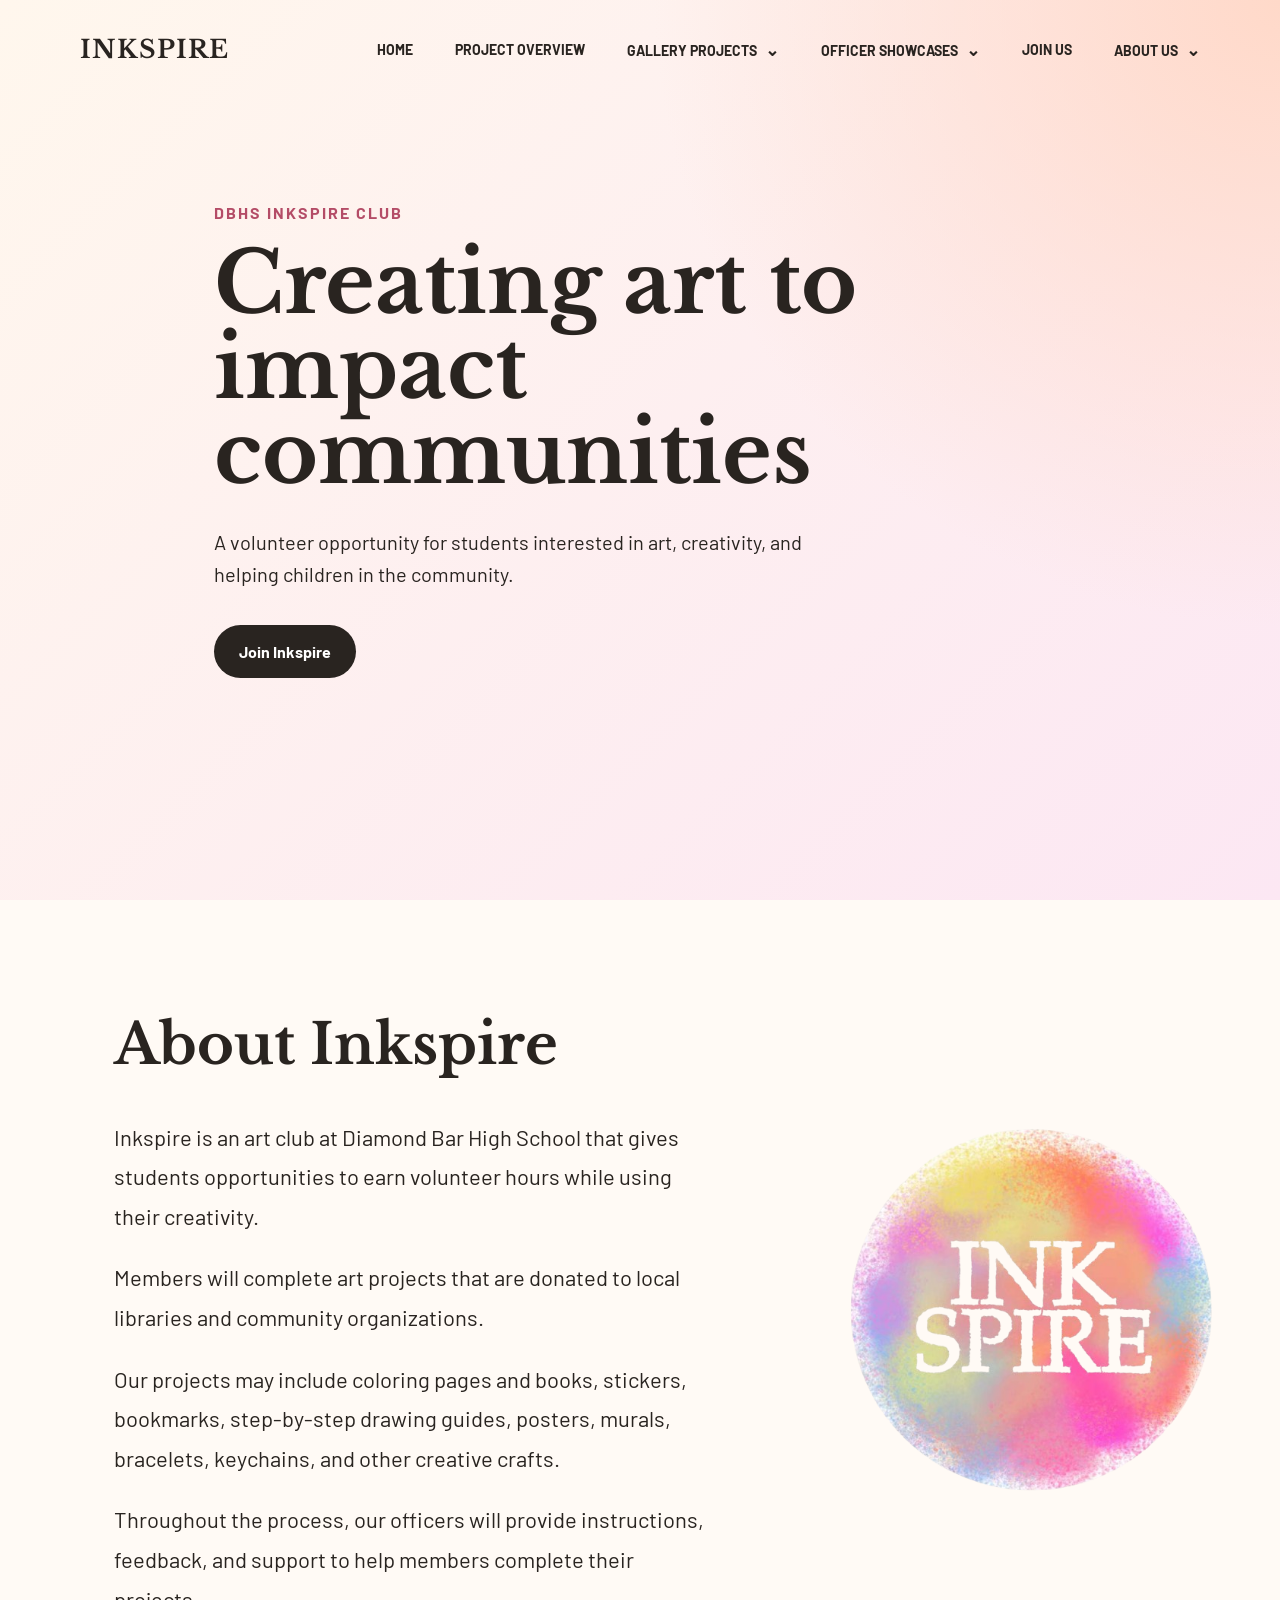
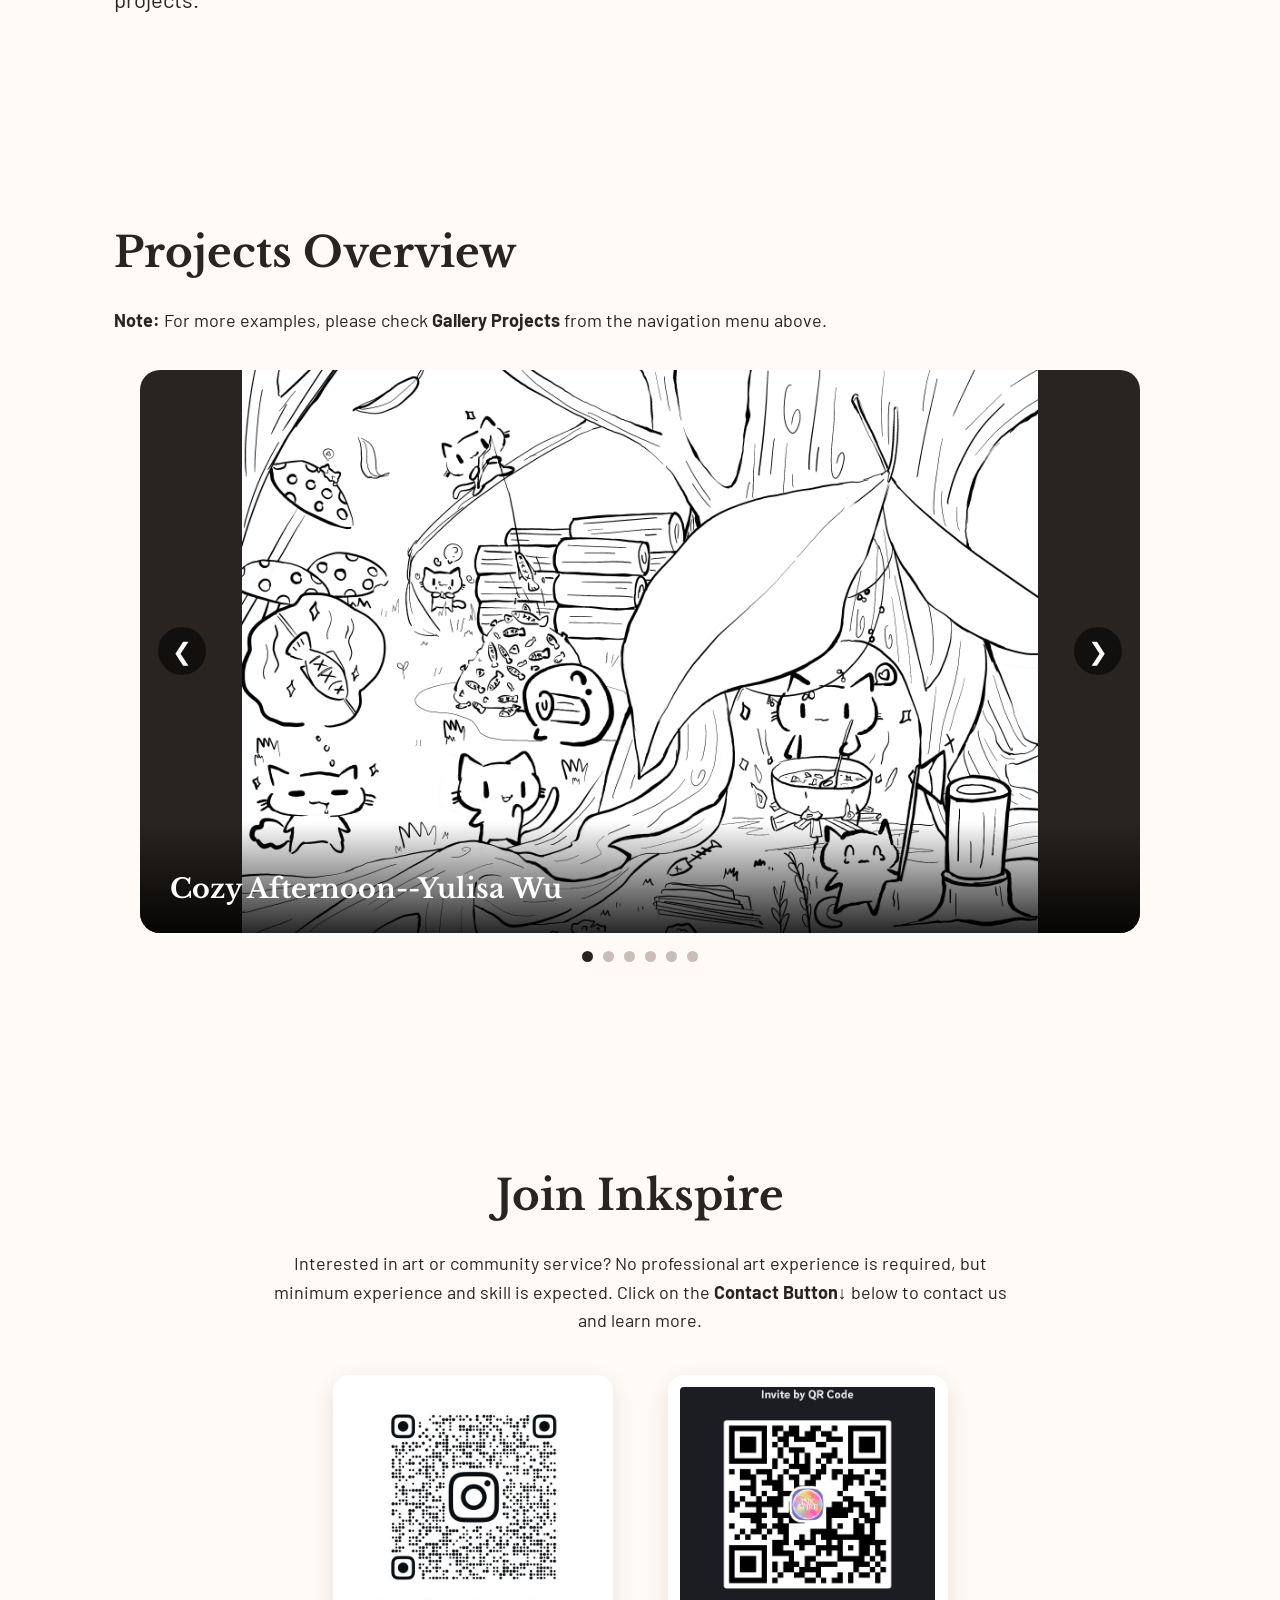
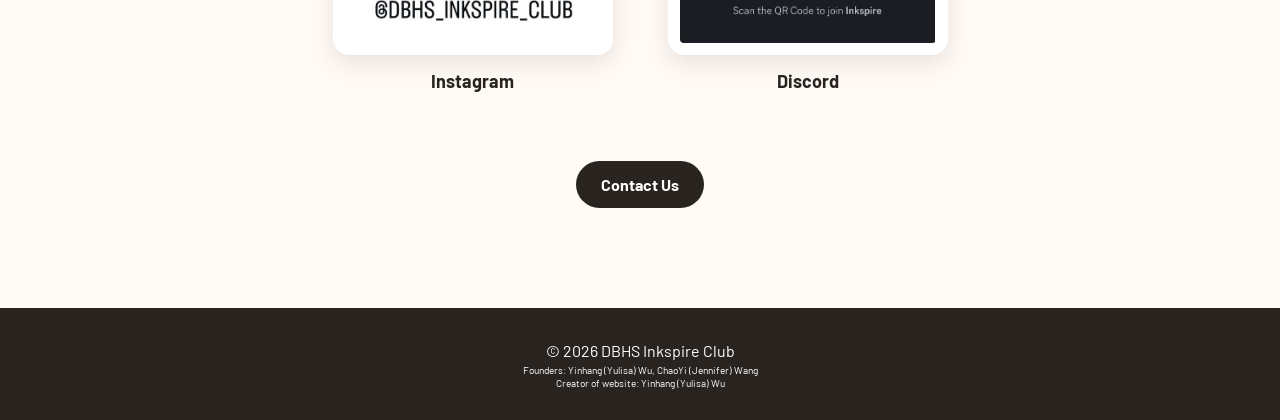
==== index.html @ d0b33189 "fixing the issue with the button click event in script.js and updating the index.html to reflect the" ====
<!DOCTYPE html>
<html lang="en">
<head>
    <meta charset="UTF-8">
    <meta name="viewport" content="width=device-width, initial-scale=1.0">

    <title>DBHS Inkspire Club</title>

    <link rel="preconnect" href="https://fonts.googleapis.com">
    <link rel="preconnect" href="https://fonts.gstatic.com" crossorigin>

    <link
        href="https://fonts.googleapis.com/css2?family=Barlow:wght@300;400;500;600;700&family=Libre+Baskerville:wght@400;700&display=swap"
        rel="stylesheet"
    >

    <link rel="stylesheet" href="./style.css?v=22">

    <script src="https://accounts.google.com/gsi/client" async defer></script>
</head>


<body>
    <header>
       <nav class="navbar">
    <a class="logo" href="#">INKSPIRE</a>
<button
    class="menu-toggle"
    type="button"
    aria-label="Open navigation menu"
    aria-expanded="false"
>
    ☰
</button>
    <div class="nav-links">
        <a href="#">HOME</a>

       <a href="#projects">PROJECT OVERVIEW</a>

      <div class="dropdown">
    <a class="drop-button" href="gallery.html">
        GALLERY PROJECTS <span>⌄</span>
    </a>

    <div class="dropdown-menu">
        <a href="gallery.html#artwork">Artwork</a>
        <a href="gallery.html#events">Events</a>
    </div>
</div>

<div class="dropdown">
    <a class="drop-button" href="officers.html">
        OFFICER SHOWCASES <span>⌄</span>
    </a>

    <div class="dropdown-menu">
        <a href="officers.html#officers">Officers</a>
        <a href="officers.html#officer-work">Works</a>
    </div>
</div>

        <a href="#join">JOIN US</a>

        <div class="dropdown">
            <button class="drop-button">
                ABOUT US <span>⌄</span>
            </button>

            <div class="dropdown-menu">
                <a href="#about">Our Club</a>
                <a href="#join" class="contact-nav-link">Contact</a>
            </div>
        </div>
    </div>
</nav>

        <section class="hero">
            <p class="label">DBHS INKSPIRE CLUB</p>

            <h2>Creating art to impact communities</h2>

            <p>
                A volunteer opportunity for students interested in art,
                creativity, and helping children in the community.
            </p>

            <a class="button" href="#join">Join Inkspire</a>
        </section>
    </header>

    <main>
        <section id="about">
    <div class="about-header">
        <div class="about-text">
            <h2>About Inkspire</h2>

            <p>
                Inkspire is an art club at Diamond Bar High School that gives students
                opportunities to earn volunteer hours while using their creativity.
            </p>

            <p>
                Members will complete art projects that are donated to local libraries and community organizations.
            </p>

            <p>
                Our projects may include coloring pages and books, stickers, bookmarks,
                step-by-step drawing guides, posters, murals, bracelets, keychains,
                and other creative crafts.
            </p>

            <p>
                Throughout the process, our officers will provide instructions,
                feedback, and support to help members complete their projects.
            </p>
        </div>

        <div class="about-image">
            <img src="images/LOGO.png" alt="Inkspire Logo">
        </div>
    </div>
</section>

        <section id="projects">
            <h2>Projects Overview</h2>
            
               <p>
        <strong>Note:</strong>
        For more examples, please check <strong>Gallery Projects</strong> from the navigation menu above.
    </p>
<div class="project-showcase">
    <div class="showcase-slide active">
        <img
            src="images/ColoringPages/cozy-afternoon.png"
            alt="Cozy Afternoon artwork"
        >
        <h3>Cozy Afternoon--Yulisa Wu</h3>
    </div>

    <div class="showcase-slide">
        <img
            src="images/ColoringPages/star-catcher.jpeg"
            alt="Star Catcher coloring page"
        >
        <h3>Star Catcher--Jennifer Wang</h3>
    </div>

    <div class="showcase-slide">
        <img src="images/ColoringPages/Breakfast.png" 
            alt="Cozy Breakfast coloring page"
        >
        <h3>Cozy Breakfast--Yulisa Wu</h3>
    </div>

    <div class="showcase-slide">
        <img src="images/Bookmarks/Bookmark.jpg" 
            alt="Bookmark Designs"
        >
        <h3>Bookmark Designs--Jennifer Wang</h3>
    </div>

    <div class="showcase-slide">
        <img src="images/Bookmarks/Yul.jpg" 
            alt="Bookmark Designs"
        >
        <h3>Bookmark Designs--Yulisa Wu</h3>
    </div>

 <div class="showcase-slide">
        <img src="images/ColoringPages/Jennifer11.png" 
            alt="Dream of a Raccoon coloring page"
        >
        <h3>Dream of a Raccoon--Jennifer Wang</h3>
    </div>
    
    <button
        class="showcase-arrow showcase-previous"
        type="button"
        aria-label="Previous artwork"
    >
        &#10094;
    </button>

    <button
        class="showcase-arrow showcase-next"
        type="button"
        aria-label="Next artwork"
    >
        &#10095;
    </button>
</div>

<div class="showcase-dots">
    <button
        class="showcase-dot active"
        type="button"
        aria-label="Show Cozy Afternoon"
    ></button>

    <button
        class="showcase-dot"
        type="button"
        aria-label="Show Star Catcher"
    ></button>
     
    <button
        class="showcase-dot"
        type="button"
        aria-label="Show Cozy Breakfast"
    ></button>

     <button
        class="showcase-dot"
        type="button"
        aria-label="Show Bookmark Designs"
    ></button>

    <button
        class="showcase-dot"
        type="button"
        aria-label="Show Bookmark Designs"
    ></button>
 
    <button
        class="showcase-dot"
        type="button"
        aria-label="Show Dream of a Raccoon"
    ></button>

</div>
        </section>

      <section id="join">

    <h2>Join Inkspire</h2>
    

            <p>
                Interested in art or community service? No professional art
                experience is required, but minimum experience and skill is expected. Click on the <strong>Contact Button↓</Button></strong> below to contact us and learn more.
            </p>
<div class="join-qr-codes">
    <div class="join-qr-item">
        <img
            src="images/Instagram.jpg"
            alt="Inkspire Instagram QR code"
        >
        <p>Instagram</p>
    </div>

    <div class="join-qr-item">
        <img
            src="images/Discord.jpg"
            alt="Inkspire Discord QR code"
        >
        <p>Discord</p>
    </div>
</div>
            <button class="button contact-toggle" type="button">
            Contact Us
            </button>
    <div class="contact-panel" id="contact-panel">
    <form class="contact-form" id="contact-form">
        <input
    type="hidden"
    name="access_key"
    value="cdc3047f-8612-4e72-b8e7-a1ba9ee2f549"
>

<input
    type="hidden"
    name="subject"
    value="New Inkspire Website Message"
>

<input
    type="checkbox"
    name="botcheck"
    style="display:none"
>
        <div class="contact-row">

    <label>
        <span>Name</span>
        <input
            type="text"
            name="name"
            id="name-input"
            placeholder="Name (Sign In Required)"
            required
            disabled
        >
    </label>

    <div class="google-login-field">
    <div
        id="g_id_onload"
        data-client_id="927637440478-m2e06ibemsi9bi6lk9afpbsje2q3e4eu.apps.googleusercontent.com"
        data-callback="handleGoogleLogin"
        data-auto_prompt="false">
    </div>

    <div id="googleButtonWrap">
        <div
            class="g_id_signin"
            data-type="standard"
            data-size="large"
            data-theme="outline"
            data-text="signin_with"
            data-shape="rectangular"
            data-logo_alignment="left">
        </div>
    </div>

    <div id="signedEmailBox" class="signed-email-box" hidden>
        <span class="signed-check">✓</span>
        <span id="signedInEmailText"></span>
    </div>

    <input
        type="hidden"
        name="email"
        id="google-email"
    >
</div>

</div>

        <label>
            <span>Message</span>
            <textarea
                name="message"
                placeholder="Message"
                rows="7"
                required
            ></textarea>
        </label>

        <button
            class="button"
            type="submit"
            id="send-message-button"
            disabled
        >
            Send Message
        </button>

        <p class="form-status" aria-live="polite"></p>
    </form>
</div>
        </section>
    </main>

   <footer>
    <p>© 2026 DBHS Inkspire Club</p>

    <p class="footer-credit">
        Founders: Yinhang (Yulisa) Wu, ChaoYi (Jennifer) Wang
    </p>

    <p class="footer-credit">
        Creator of website: Yinhang (Yulisa) Wu
    </p>
</footer>

<script src="./script.js?v=15"></script>

</body>
</html>
---- style.css ----
* {
    box-sizing: border-box;
    margin: 0;
    padding: 0;
}

html {
    scroll-behavior: smooth;
}

body {
    font-family: "Barlow", Arial, sans-serif;
    background: #fffaf5;
    color: #292420;
    line-height: 1.6;
}

h1,
h2,
h3,
.logo {
    font-family: "Libre Baskerville", Baskerville, Georgia, serif;
    font-weight: 700;
}

button,
input,
textarea {
    font-family: "Barlow", Arial, sans-serif;
}

header {
    min-height: 100vh;
    background:
        radial-gradient(circle at top right, #ffd9c9, transparent 40%),
        linear-gradient(135deg, #fff7ed, #fce7f3);
}

.navbar {
    max-width: 1200px;
    margin: auto;
    padding: 30px 40px;

    display: flex;
    align-items: center;
    justify-content: space-between;

    position: relative;
    z-index: 100;
}

.logo {
    color: #292420;
    font-size: 25px;
    font-weight: 800;
    text-decoration: none;
    letter-spacing: 1px;
}

.nav-links {
    display: flex;
    align-items: center;
    gap: 42px;
}

.nav-links > a,
.drop-button {
    color: #292420;
    font-family: "Barlow", Arial, sans-serif;
    font-size: 14px;
    font-weight: 700;
    text-decoration: none;
    background: none;
    border: none;
    cursor: pointer;
}


.nav-links > a:hover,
.drop-button:hover {
    opacity: 0.65;
}

.drop-button span {
    margin-left: 5px;
    font-size: 17px;
}

.dropdown {
    position: relative;
}

.dropdown-menu {
    display: none;
    position: absolute;
    top: 100%;
    left: 0;
    min-width: 175px;
    padding: 10px 0;
    background: white;
    border-radius: 8px;
    box-shadow: 0 8px 25px rgba(0, 0, 0, 0.15);
    z-index: 1000;
}

.dropdown-menu a {
    display: block;
    padding: 10px 18px;
    color: #292420;
    text-decoration: none;
    font-size: 14px;
    white-space: nowrap;
}

.dropdown-menu a:hover {
    background: #fff1eb;
}

.dropdown:hover .dropdown-menu {
    display: block;
}

.hero {
    max-width: 900px;
    margin: auto;
    padding: 150px 24px 100px;
}

.label {
    color: #b44c67;
    font-weight: 700;
    letter-spacing: 2px;
    margin-bottom: 15px;
}

.hero h2 {
    max-width: 750px;
    font-size: clamp(48px, 8vw, 85px);
    line-height: 1;
    margin-bottom: 30px;
}

.hero > p:not(.label) {
    max-width: 650px;
    font-size: 20px;
    margin-bottom: 35px;
}

.button {
    display: inline-block;
    padding: 14px 25px;
    background: #292420;
    color: white;
    text-decoration: none;
    border-radius: 100px;
    font-weight: 700;
}

main section {
    max-width: 1100px;
    margin: auto;
    padding: 100px 24px;
}

main h2 {
    font-size: 42px;
    margin-bottom: 20px;
}

main section > p {
    max-width: 750px;
    font-size: 18px;
}

.cards {
    display: grid;
    grid-template-columns: repeat(3, 1fr);
    gap: 20px;
    margin-top: 40px;
}

.card {
    padding: 32px;
    background: white;
    border: 1px solid #eadfd8;
    border-radius: 20px;
}

.card h3 {
    margin-bottom: 12px;
}

#join {
    text-align: center;
}

#join p {
    margin: 0 auto 30px;
}

footer {
    padding: 30px;
    text-align: center;
    background: #292420;
    color: white;
}
    .hero {
        padding-top: 100px;
    }

    .cards {
        grid-template-columns: 1fr;
    }
#about > p {
    margin-bottom: 35px !important;
}

#about > p:last-child {
    margin-bottom: 0 !important;
}
.footer-credit {
    font-size: 13px;
}
.footer-credit {
    font-size: 10px;
}
.footer-credit {
    font-size: 10px;
    line-height: 1.3;
}
/* Large project slideshow */

.project-showcase {
    position: relative;
    width: 100%;
    max-width: 1000px;
    aspect-ratio: 16 / 9;
    margin: 35px auto 0;
    overflow: hidden;

    background: #292420;
    border-radius: 20px;
}

.showcase-slide {
    position: absolute;
    inset: 0;
    width: 100%;
    height: 100%;

    opacity: 0;
    visibility: hidden;
    pointer-events: none;

    transition:
        opacity 1.5s ease-in-out,
        visibility 1.5s ease-in-out;
}

.showcase-slide.active {
    opacity: 1;
    visibility: visible;
    pointer-events: auto;
}


.showcase-slide img {
    display: block;
    width: 100%;
    height: 100%;
    max-width: 100%;

    object-fit: contain;
}
.showcase-slide h3 {
    position: absolute;
    right: 0;
    bottom: 0;
    left: 0;

    margin: 0;
    padding: 45px 30px 22px;

    color: white;
    font-size: 27px;

    background: linear-gradient(
        transparent,
        rgba(0, 0, 0, 0.85)
    );
}

.showcase-arrow {
    position: absolute;
    top: 50%;
    z-index: 5;

    width: 48px;
    height: 48px;

    border: none;
    border-radius: 50%;

    color: white;
    background: rgba(0, 0, 0, 0.55);

    font-size: 24px;
    cursor: pointer;

    transform: translateY(-50%);
}

.showcase-arrow:hover {
    background: rgba(0, 0, 0, 0.85);
}

.showcase-previous {
    left: 18px;
}

.showcase-next {
    right: 18px;
}

.showcase-dots {
    display: flex;
    justify-content: center;
    gap: 10px;

    max-width: 1000px;
    margin: 18px auto 0;
}

.showcase-dot {
    width: 11px;
    height: 11px;

    border: none;
    border-radius: 50%;

    background: #c8bdb7;
    cursor: pointer;
}

.showcase-dot.active {
    background: #292420;
}

@media (max-width: 700px) {
    .project-showcase {
        aspect-ratio: 4 / 3;
    }

    .showcase-slide h3 {
        padding: 35px 20px 18px;
        font-size: 21px;
    }

    .showcase-arrow {
        width: 40px;
        height: 40px;
        font-size: 19px;
    }
}
.showcase-arrow {
    z-index: 20;
    pointer-events: auto;
}

.showcase-slide h3 {
    pointer-events: none;
}
/* Gallery page category sections */

.gallery-category {
    margin-top: 65px;
}

.gallery-category:first-of-type {
    margin-top: 35px;
}

.category-title {
    margin-bottom: 20px;
    font-size: 28px;
    text-align: center;
}

/* Smaller gallery slideshow */

.category-showcase {
    position: relative;
    width: 100%;
    max-width: 650px;
    aspect-ratio: 16 / 9;
    margin: 20px auto 0;
    overflow: hidden;

    background: #292420;
    border-radius: 18px;
}

.category-slide {
    position: absolute;
    inset: 0;

    width: 100%;
    height: 100%;

    opacity: 0;
    visibility: hidden;
    pointer-events: none;

    transition:
        opacity 1.2s ease-in-out,
        visibility 1.2s ease-in-out;
}

.category-slide.active {
    opacity: 1;
    visibility: visible;
    pointer-events: auto;
}

.category-slide img {
    display: block;
    width: 100%;
    height: 100%;
    object-fit: contain;
}

.category-slide h3 {
    position: absolute;
    right: 0;
    bottom: 0;
    left: 0;

    margin: 0;
    padding: 40px 24px 18px;

    color: white;
    font-size: 22px;

    background: linear-gradient(
        transparent,
        rgba(0, 0, 0, 0.88)
    );

    pointer-events: none;
}

/* Gallery slideshow arrows */

.category-arrow {
    position: absolute;
    top: 50%;
    z-index: 20;

    width: 42px;
    height: 42px;

    border: none;
    border-radius: 50%;

    color: white;
    background: rgba(0, 0, 0, 0.6);

    font-size: 20px;
    cursor: pointer;

    transform: translateY(-50%);
}

.category-arrow:hover {
    background: rgba(0, 0, 0, 0.9);
}

.category-previous {
    left: 15px;
}

.category-next {
    right: 15px;
}

/* Gallery slideshow dots */

.category-dots {
    display: flex;
    justify-content: center;
    gap: 9px;

    margin-top: 14px;
}

.category-dot {
    width: 10px;
    height: 10px;

    padding: 0;
    border: none;
    border-radius: 50%;

    background: #c8bdb7;
    cursor: pointer;
}

.category-dot.active {
    background: #292420;
}

/* Events section */

#events {
    margin-top: 30px;
    border-top: 1px solid #eadfd8;
}

/* Gallery mobile layout */

@media (max-width: 700px) {
    .gallery-category {
        margin-top: 45px;
    }

    .category-title {
        font-size: 24px;
    }

    .category-showcase {
        max-width: 100%;
        aspect-ratio: 4 / 3;
    }

    .category-slide h3 {
        padding: 32px 18px 15px;
        font-size: 19px;
    }

    .category-arrow {
        width: 38px;
        height: 38px;
        font-size: 17px;
    }
}
/* Page and navigation fading */

body {
    animation: page-fade-in 1s ease both;
    transition: opacity 0.4s ease;
}

body.page-leaving {
    opacity: 0;
}

.section-fade {
    animation: section-fade-in 0.7s ease;
}

@keyframes page-fade-in {
    from {
        opacity: 0;
    }

    to {
        opacity: 1;
    }
}

@keyframes section-fade-in {
    from {
        opacity: 0.15;
        transform: translateY(20px);
    }

    to {
        opacity: 1;
        transform: translateY(0);
    }
}
/* Two gallery categories per row */

.category-grid {
    display: grid;
    grid-template-columns: repeat(2, minmax(0, 1fr));
    align-items: start;
    gap: 60px 35px;
    margin-top: 45px;
}

.category-grid .gallery-category,
.category-grid .gallery-category:first-of-type {
    min-width: 0;
    margin: 0;
}

.category-title {
    margin-bottom: 18px;
    text-align: center;
    font-size: 26px;
}

.category-showcase {
    width: 100%;
    max-width: none;
    aspect-ratio: 4 / 3;
    margin: 0;
}

/* One category per row on smaller screens */

@media (max-width: 800px) {
    .category-grid {
        grid-template-columns: 1fr;
        gap: 50px;
    }

    .category-showcase {
        max-width: 650px;
        margin: 0 auto;
    }
}
.menu-toggle {
    display: none;
    border: none;
    background: transparent;
    color: #292420;
    font-size: 30px;
    cursor: pointer;
}

@media (max-width: 700px) {
    .navbar {
        padding: 25px 24px;
        flex-wrap: wrap;
    }

    .menu-toggle {
        display: block;
        margin-left: auto;
    }

    .nav-links {
        display: none;
        width: 100%;
        margin-top: 20px;
        padding: 18px;

        flex-direction: column;
        align-items: stretch;
        gap: 8px;

        background: white;
        border-radius: 14px;
        box-shadow: 0 10px 30px rgba(0, 0, 0, 0.12);
    }

    .nav-links.mobile-open {
        display: flex;
    }

    .nav-links > a,
    .drop-button {
        display: block;
        width: 100%;
        padding: 12px 10px;
        text-align: left;
    }

    .dropdown {
        width: 100%;
    }

    .dropdown-menu {
        display: none;
        position: static;

        width: 100%;
        margin: 0;
        padding: 4px 0 4px 18px;

        background: transparent;
        box-shadow: none;
    }

    .dropdown.mobile-open .dropdown-menu {
        display: block;
    }

    /* Disable desktop hover behavior on mobile */
    .dropdown:hover .dropdown-menu {
        display: none;
    }

    .dropdown.mobile-open:hover .dropdown-menu {
        display: block;
    }
}
/* Contact form */

.contact-toggle {
    border: none;
    font-family: inherit;
    font-size: 16px;
    cursor: pointer;
}

.contact-panel {
    width: 100%;
    max-width: 900px;
    max-height: 0;
    margin: 0 auto;
    overflow: hidden;

    opacity: 0;
    transform: translateY(-15px);

    transition:
        max-height 0.7s ease,
        opacity 0.5s ease,
        transform 0.5s ease,
        margin-top 0.5s ease;
}

.contact-panel.open {
    max-height: 800px;
    margin-top: 35px;

    opacity: 1;
    transform: translateY(0);
}

.contact-form {
    padding: 45px;
    text-align: left;

    background: #f0eeee;
    border-radius: 18px;
}

.contact-row {
    display: grid;
    grid-template-columns: repeat(2, minmax(0, 1fr));
    gap: 18px;
    margin-bottom: 18px;
}

.contact-form label {
    display: block;
}

.contact-form label span {
    position: absolute;
    width: 1px;
    height: 1px;
    overflow: hidden;
    clip: rect(0, 0, 0, 0);
}

.contact-form input,
.contact-form textarea {
    width: 100%;
    padding: 17px 18px;

    border: 1px solid #cbc7c5;
    border-radius: 9px;

    background: transparent;
    color: #292420;

    font: inherit;
}

.contact-form textarea {
    margin-bottom: 22px;
    resize: vertical;
}

.contact-form input:focus,
.contact-form textarea:focus {
    outline: 2px solid #b44c67;
    outline-offset: 2px;
}

@media (max-width: 700px) {
    .contact-form {
        padding: 25px;
    }

    .contact-row {
        grid-template-columns: 1fr;
    }
}
.form-status {
    min-height: 24px;
    margin-top: 18px;
    color: #b44c67;
    font-weight: 600;
}

.form-success {
    padding: 55px 25px;
    text-align: center;
    animation: form-success-fade 0.6s ease;
}

.form-success h3 {
    margin-bottom: 12px;
    font-size: 34px;
}

.form-success p {
    max-width: 550px;
    margin: 0 auto;
    font-size: 18px;
}

@keyframes form-success-fade {
    from {
        opacity: 0;
        transform: translateY(16px);
    }

    to {
        opacity: 1;
        transform: translateY(0);
    }
}

button:disabled {
    cursor: wait;
    opacity: 0.7;
}
.about-header {
    display: grid;
    grid-template-columns: minmax(0, 1fr) 380px;
    align-items: center;
    column-gap: 80px;
}

.about-text {
    min-width: 0;
}

.about-text h2 {
    font-size: 56px;
    margin-bottom: 28px;
}

.about-text p {
    font-size: 22px;
    line-height: 1.8;
    margin-bottom: 22px;
}

.about-text p:last-child {
    margin-bottom: 0;
}

.about-image {
    width: 380px;
    justify-self: end;
    align-self: center;
    transform: translateX(55px);
}

.about-image img {
    display: block;
    width: 380px;
    height: auto;
    max-width: none;
}

@media (max-width: 700px) {
    .about-header {
        grid-template-columns: 1fr;
        row-gap: 35px;
    }

    .about-image {
        width: 100%;
        justify-self: center;
        transform: none;
    }

    .about-image img {
        width: 230px;
        max-width: 100%;
        margin: 0 auto;
    }

    .about-text h2 {
        font-size: 42px;
    }

    .about-text p {
        font-size: 18px;
        line-height: 1.7;
    }
}
.join-qr-codes {
    display: flex;
    justify-content: center;
    align-items: flex-start;
    gap: 55px;
    margin: 40px auto 35px;
}

.join-qr-item {
    text-align: center;
}

.join-qr-item img {
    display: block;
    width: 280px;
    height: 280px;
    object-fit: contain;
    margin: 0 auto 12px;
    padding: 12px;
    background: white;
    border-radius: 16px;
    box-shadow: 0 8px 24px rgba(0, 0, 0, 0.1);
}

.join-qr-item p {
    margin: 0;
    font-size: 18px;
    font-weight: 700;
}

@media (max-width: 600px) {
    .join-qr-codes {
        gap: 16px;
    }

    .join-qr-item img {
        width: 150px;
        height: 150px;
        padding: 8px;
    }

    .join-qr-item p {
        font-size: 15px;
    }
}
.officer-grid {
    display: grid;
    grid-template-columns: repeat(2, minmax(0, 1fr));
    gap: 35px;
    margin-top: 40px;
}

.officer-card {
    padding: 32px;
    text-align: center;
    background: white;
    border: 1px solid #eadfd8;
    border-radius: 22px;
}

.officer-card img {
    width: 190px;
    height: 190px;
    object-fit: cover;
    object-position: center 30%;
    border-radius: 50%;
    margin-bottom: 20px;
}

.TiffanyPhoto {
    object-position: center 20%;
}

.EllaPhoto {
    object-position: 45% 18%;
}

.TrinityPhoto {
    object-position: center 20%;
}

.YulisaPhotoFrame {
    width: 195px;
    height: 195px;
    border-radius: 50%;
    overflow: hidden;
    margin: 0 auto 20px;
}

.YulisaPhotoFrame .YulisaPhoto {
    width: 210px !important;
    height: 210px !important;
    max-width: none;
    object-fit: cover;
    border-radius: 0 !important;
    margin: 0 !important;

    transform: translateX(-15px);
}

.officer-card h3 {
    margin-bottom: 6px;
    font-size: 25px;
}

.officer-role {
    margin-bottom: 18px;
    color: #b44c67;
    font-weight: 700;
}

@media (max-width: 700px) {
    .officer-grid {
        grid-template-columns: 1fr;
    }

    .officer-card img {
        width: 160px;
        height: 160px;
    }
}
.other-officers-section {
    max-width: 1100px;
    margin: 0 auto;
    padding: 30px 24px 100px;
}

.other-officers-section h2 {
    margin-bottom: 35px;
    font-size: 42px;
}

.officer-carousel {
    position: relative;
    display: flex;
    align-items: center;
    gap: 18px;
}

.officer-carousel-window {
    width: 100%;
    overflow: hidden;
}

.officer-carousel-track {
    display: flex;
    gap: 24px;
    transition: transform 0.6s ease;
}

.small-officer-card {
    flex: 0 0 calc((100% - 48px) / 3);
    padding: 28px 20px;
    text-align: center;

    background: white;
    border: 1px solid #eadfd8;
    border-radius: 20px;
}

.small-officer-card img {
    width: 135px;
    height: 135px;
    margin-bottom: 18px;

    object-fit: cover;
    border-radius: 50%;
}

.small-officer-card h3 {
    margin-bottom: 6px;
    font-size: 22px;
}

.small-officer-card .officer-role {
    margin: 0;
    color: #b44c67;
    font-weight: 700;
}

.officer-carousel-arrow {
    flex-shrink: 0;

    width: 46px;
    height: 46px;

    border: none;
    border-radius: 50%;

    color: white;
    background: #292420;

    font-size: 22px;
    cursor: pointer;
}

.officer-carousel-arrow:hover {
    opacity: 0.75;
}

.officer-carousel-dots {
    display: flex;
    justify-content: center;
    gap: 9px;
    margin-top: 22px;
}

.officer-carousel-dot {
    width: 10px;
    height: 10px;

    padding: 0;
    border: none;
    border-radius: 50%;

    background: #c8bdb7;
    cursor: pointer;
}

.officer-carousel-dot.active {
    background: #292420;
}

@media (max-width: 850px) {
    .small-officer-card {
        flex-basis: calc((100% - 24px) / 2);
    }
}

@media (max-width: 600px) {
    .small-officer-card {
        flex-basis: 100%;
    }

    .officer-carousel {
        gap: 8px;
    }

    .officer-carousel-arrow {
        width: 38px;
        height: 38px;
        font-size: 17px;
    }
}
.officer-work-section {
    max-width: 1100px;
    margin: 0 auto;
    padding: 70px 24px 110px;
}

.officer-work-section h2 {
    margin-bottom: 12px;
    font-size: 42px;
}

.officer-work-intro {
    margin-bottom: 35px;
    font-size: 18px;
}

.officer-work-showcase {
    position: relative;
    width: 100%;
    min-height: 560px;
    overflow: hidden;

    background: #292420;
    border-radius: 24px;
}

.officer-work-slide {
    position: absolute;
    inset: 0;

    opacity: 0;
    visibility: hidden;
    pointer-events: none;

    transition:
        opacity 1.2s ease,
        visibility 1.2s ease;
}

.officer-work-slide.active {
    opacity: 1;
    visibility: visible;
    pointer-events: auto;
}

.officer-work-slide img {
    width: 100%;
    height: 560px;
    object-fit: contain;
    display: block;
}

.officer-work-caption {
    position: absolute;
    right: 0;
    bottom: 0;
    left: 0;

    padding: 70px 34px 26px;

    color: white;
    background: linear-gradient(
        transparent,
        rgba(0, 0, 0, 0.9)
    );
}

.officer-work-caption h3 {
    margin-bottom: 4px;
    font-size: 28px;
}

.officer-work-caption p {
    margin: 0;
    font-size: 17px;
}

.officer-work-arrow {
    position: absolute;
    top: 50%;
    z-index: 20;

    width: 50px;
    height: 50px;

    border: none;
    border-radius: 50%;

    color: white;
    background: rgba(0, 0, 0, 0.6);

    font-size: 23px;
    cursor: pointer;
    transform: translateY(-50%);
}

.officer-work-previous {
    left: 20px;
}

.officer-work-next {
    right: 20px;
}

.officer-work-dots {
    display: flex;
    justify-content: center;
    gap: 10px;
    margin-top: 18px;
}

.officer-work-dot {
    width: 11px;
    height: 11px;

    border: none;
    border-radius: 50%;

    background: #c8bdb7;
    cursor: pointer;
}

.officer-work-dot.active {
    background: #292420;
}

@media (max-width: 700px) {
    .officer-work-showcase {
        min-height: 420px;
    }

    .officer-work-slide img {
        height: 420px;
    }

    .officer-work-caption {
        padding: 55px 22px 20px;
    }

    .officer-work-caption h3 {
        font-size: 23px;
    }
}
.events-showcase {
    position: relative;
    width: 100%;
    max-width: 900px;
    aspect-ratio: 16 / 9;
    margin: 35px auto 0;
    overflow: hidden;

    background: #292420;
    border-radius: 20px;
}

.events-slide {
    position: absolute;
    inset: 0;

    opacity: 0;
    visibility: hidden;
    pointer-events: none;

    transition:
        opacity 1.2s ease,
        visibility 1.2s ease;
}

.events-slide.active {
    opacity: 1;
    visibility: visible;
    pointer-events: auto;
}

.events-slide img {
    display: block;
    width: 100%;
    height: 100%;
    object-fit: contain;
}

.events-slide h3 {
    position: absolute;
    right: 0;
    bottom: 0;
    left: 0;

    margin: 0;
    padding: 55px 28px 22px;

    color: white;
    font-size: 25px;

    background: linear-gradient(
        transparent,
        rgba(0, 0, 0, 0.88)
    );

    pointer-events: none;
}

.events-arrow {
    position: absolute;
    top: 50%;
    z-index: 20;

    width: 48px;
    height: 48px;

    border: none;
    border-radius: 50%;

    color: white;
    background: rgba(0, 0, 0, 0.6);

    font-size: 22px;
    cursor: pointer;

    transform: translateY(-50%);
}

.events-previous {
    left: 18px;
}

.events-next {
    right: 18px;
}

.events-dots {
    display: flex;
    justify-content: center;
    gap: 10px;
    margin-top: 18px;
}

.events-dot {
    width: 11px;
    height: 11px;

    padding: 0;
    border: none;
    border-radius: 50%;

    background: #c8bdb7;
    cursor: pointer;
}

.events-dot.active {
    background: #292420;
}

@media (max-width: 700px) {
    .events-showcase {
        aspect-ratio: 4 / 3;
    }

    .events-slide h3 {
        font-size: 20px;
        padding: 40px 20px 17px;
    }

    .events-arrow {
        width: 40px;
        height: 40px;
        font-size: 18px;
    }
}
/* Events slideshow */

.events-showcase {
    position: relative;
    width: 100%;
    max-width: 900px;
    aspect-ratio: 16 / 9;
    margin: 35px auto 0;
    overflow: hidden;
    background: #292420;
    border-radius: 20px;
}

.events-slide {
    position: absolute;
    inset: 0;
    width: 100%;
    height: 100%;

    opacity: 0;
    visibility: hidden;
    pointer-events: none;

    transition:
        opacity 1.2s ease,
        visibility 1.2s ease;
}

.events-slide.active {
    opacity: 1;
    visibility: visible;
    pointer-events: auto;
}

.events-slide img {
    display: block;
    width: 100%;
    height: 100%;
    object-fit: contain;
}

.events-slide h3 {
    position: absolute;
    right: 0;
    bottom: 0;
    left: 0;

    margin: 0;
    padding: 55px 28px 22px;

    color: white;
    font-size: 25px;

    background: linear-gradient(
        transparent,
        rgba(0, 0, 0, 0.88)
    );

    pointer-events: none;
}

.events-arrow {
    position: absolute;
    top: 50%;
    z-index: 20;

    width: 48px;
    height: 48px;

    border: none;
    border-radius: 50%;

    color: white;
    background: rgba(0, 0, 0, 0.6);

    font-size: 22px;
    cursor: pointer;

    transform: translateY(-50%);
}

.events-previous {
    left: 18px;
}

.events-next {
    right: 18px;
}

.events-dots {
    display: flex;
    justify-content: center;
    gap: 10px;
    margin-top: 18px;
}

.events-dot {
    width: 11px;
    height: 11px;
    padding: 0;
    border: none;
    border-radius: 50%;
    background: #c8bdb7;
    cursor: pointer;
}

.events-dot.active {
    background: #292420;
}

@media (max-width: 700px) {
    .events-showcase {
        aspect-ratio: 4 / 3;
    }

    .events-slide h3 {
        font-size: 20px;
        padding: 40px 20px 17px;
    }

    .events-arrow {
        width: 40px;
        height: 40px;
        font-size: 18px;
    }
}
.join-mascot {
    display: block;
    width: 380px;
    max-width: 85%;
    height: auto;
    margin: -60px auto 15px;
}

@media (max-width: 700px) {
    .join-mascot {
        width: 180px;
        max-width: 55vw;
        margin: -10px auto 20px;
    }
}

/*contact form style*/
.contact-row {
    display: grid;
    grid-template-columns: 1fr 1fr;
    gap: 16px;
    align-items: start;
}

.contact-row label,
.google-login-field {
    width: 100%;
}

.contact-row label {
    display: flex;
    flex-direction: column;
    gap: 8px;
}

.google-login-field {
    display: flex;
    flex-direction: column;
    gap: 0px;
}

#g_id_onload {
    display: none;
}

.signed-email-box {
    margin: 0;
}

.google-login-field > span,
.contact-row label span {
    font-size: 15px;
    color: #4b403c;
    font-weight: 500;
}

.google-login-box {
    background: white;
    border: 1px solid #cfc6c0;
    border-radius: 8px;
    min-height: 56px;
    padding: 8px 10px;
    display: flex;
    align-items: center;
    box-sizing: border-box;
}

.google-login-box .g_id_signin {
    width: 100%;
}

#signedInEmail {
    margin: 0;
    min-height: 18px;
    font-size: 14px;
    color: #b44c67;
}

#send-message-button:disabled {
    opacity: 0.55;
    cursor: not-allowed;
}

@media (max-width: 700px) {
    .contact-row {
        grid-template-columns: 1fr;
    }
}
.contact-row {
    display: grid;
    grid-template-columns: 1fr 1fr;
    gap: 16px;
    align-items: start;
}

.google-login-field {
    width: 100%;
}

.google-login-field .g_id_signin {
    width: 100%;
}

#signedInEmail {
    margin: 6px 0 0;
    font-size: 13px;
    color: #c44c6a;
}

.google-login-field {
    width: 100%;
}

.google-login-field .g_id_signin {
    width: 100%;
}

.signed-email-box {
    height: 56px;
    width: 100%;
    box-sizing: border-box;
    border: 1px solid #bfb8b2;
    border-radius: 8px;
    background: #f7f7f7;
    color: #7b7b7b;
    display: flex;
    align-items: center;
    gap: 10px;
    padding: 0 16px;
    font-size: 15px;
}

.signed-check {
    color: #5f8a68;
    font-weight: 700;
    font-size: 16px;
}

.signed-email-box[hidden] {
    display: none !important;
}

@media (max-width: 700px) {

    .contact-row {
        display: flex !important;
        flex-direction: column !important;
        gap: 18px;
        width: 100%;
    }

    .contact-row > label,
    .google-login-field {
        width: 100% !important;
        min-width: 0 !important;
    }

    .contact-row input[type="text"] {
        width: 100% !important;
        box-sizing: border-box;
    }

    #googleButtonWrap {
        width: 100%;
        overflow: hidden;
    }

    .google-login-field .g_id_signin {
        width: 100%;
    }
}

/* locked name for contact form */

#name-input:disabled {
    background: #f3f1f1;
    color: #aaa;
    cursor: not-allowed;
}
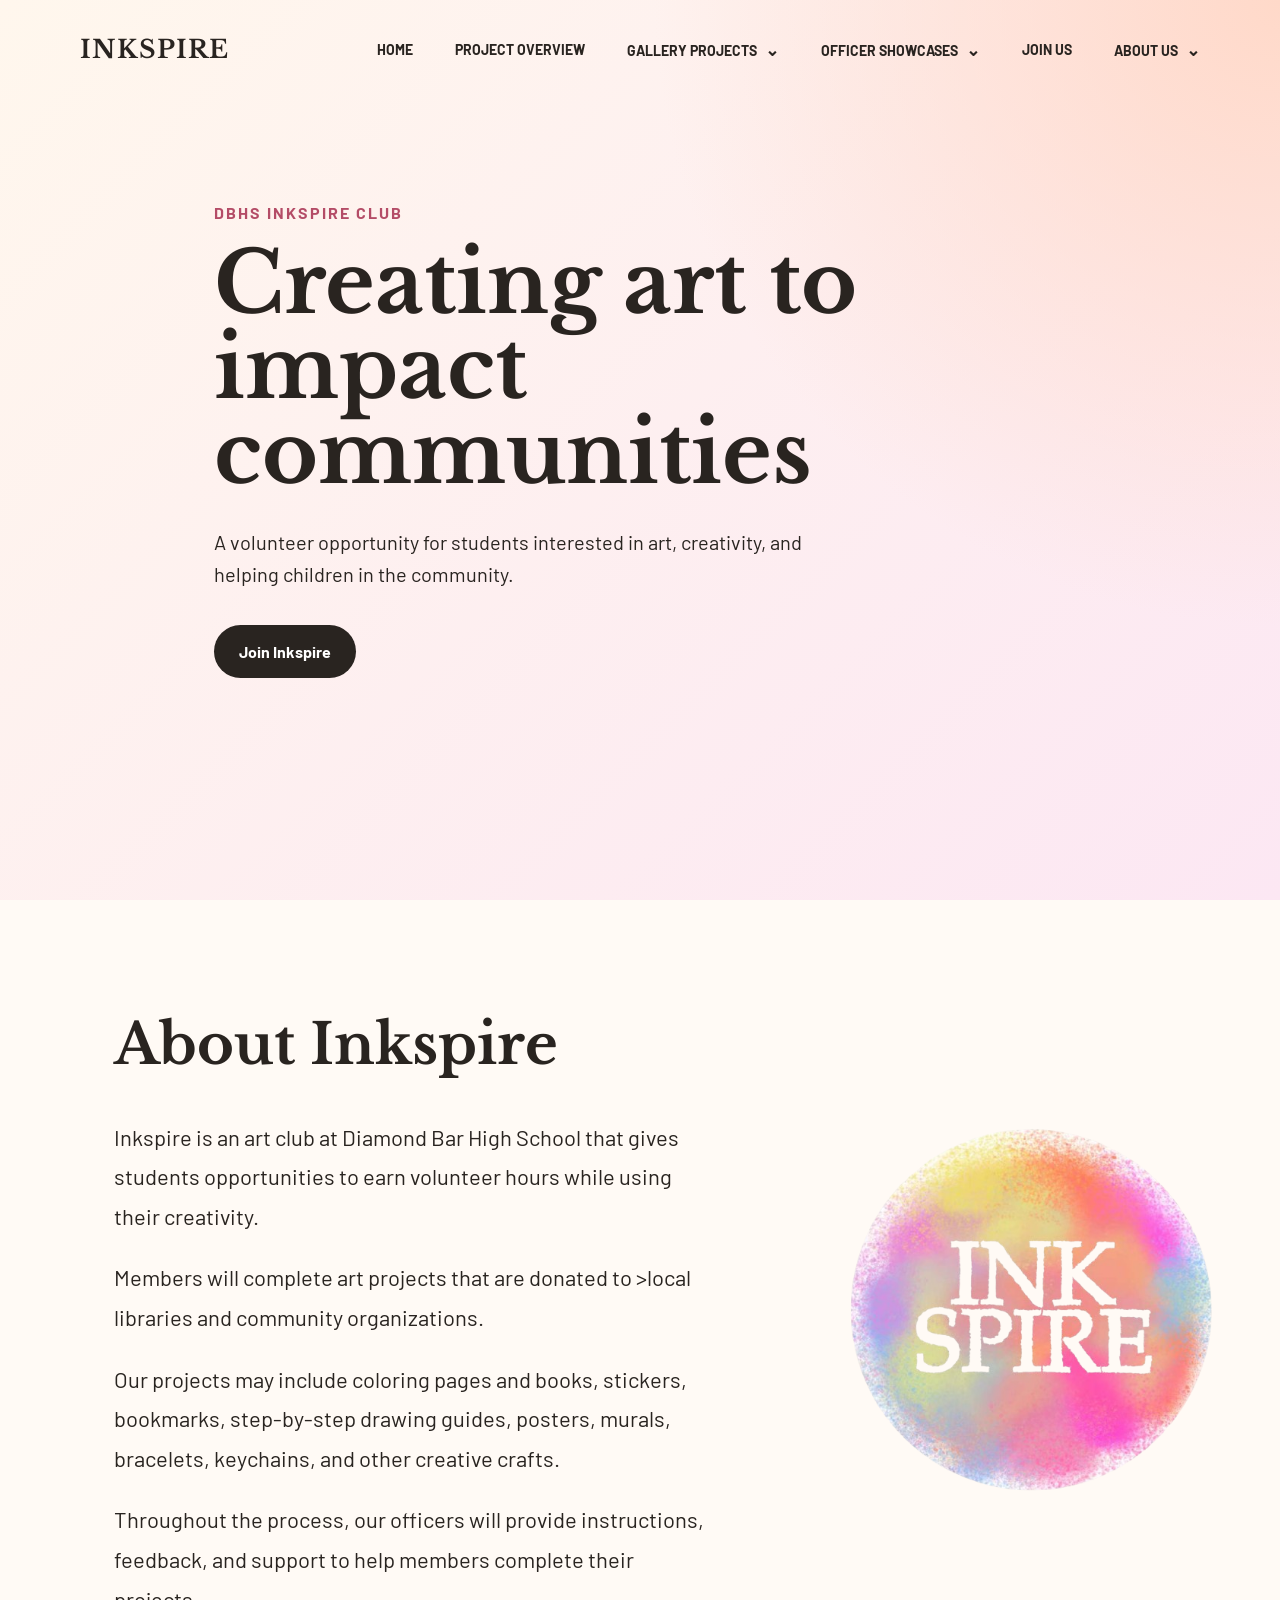
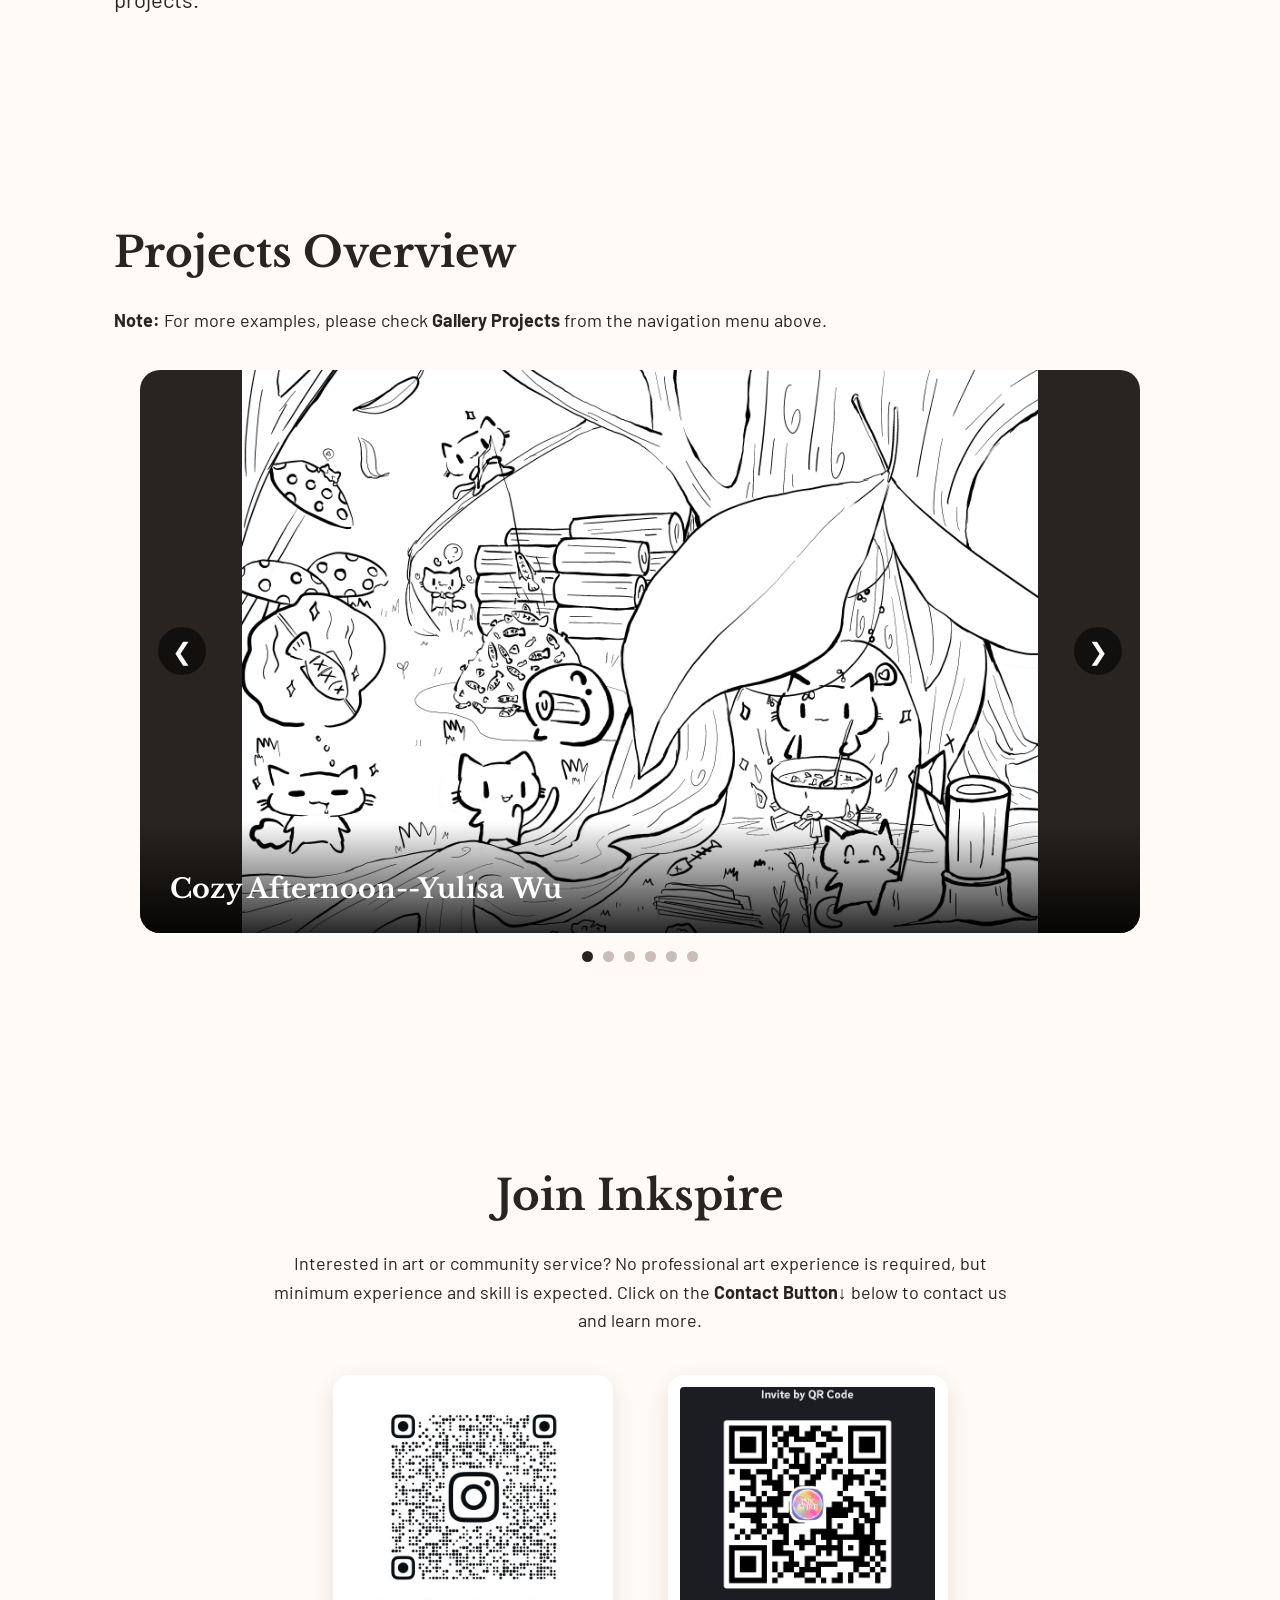
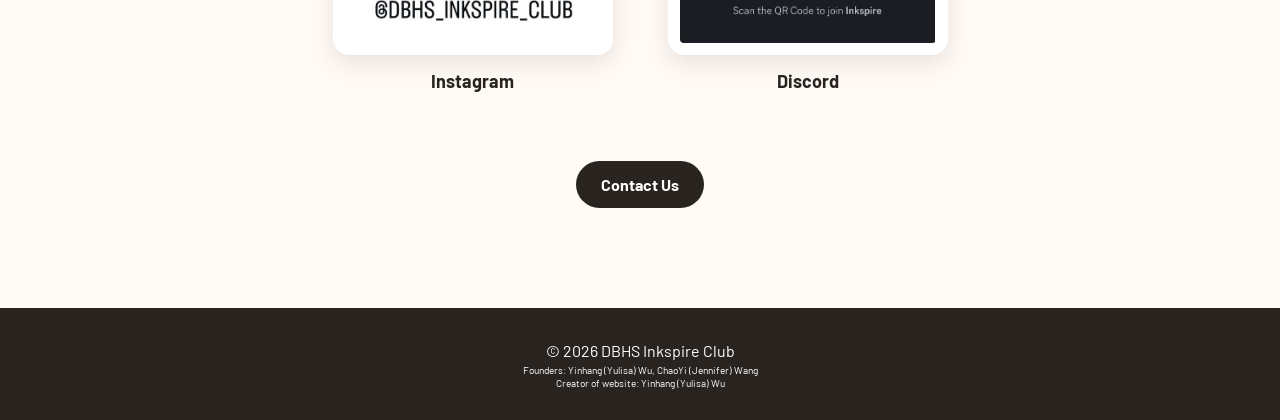
==== commit 2772cfa2: "Adding new images for the officers and updating the text on the index and officers pages to improve " ====
--- a/index.html
+++ b/index.html
@@ -100,7 +100,7 @@
             </p>
 
             <p>
-                Members will complete art projects that are donated to local libraries and community organizations.
+                Members will complete art projects that are donated to >local libraries and community organizations.
             </p>
 
             <p>
--- a/style.css
+++ b/style.css
@@ -1715,4 +1715,10 @@
     background: #f3f1f1;
     color: #aaa;
     cursor: not-allowed;
+}
+
+/* contact us bold */
+#name-input::placeholder {
+    color: #999;
+    font-style: italic;
 }
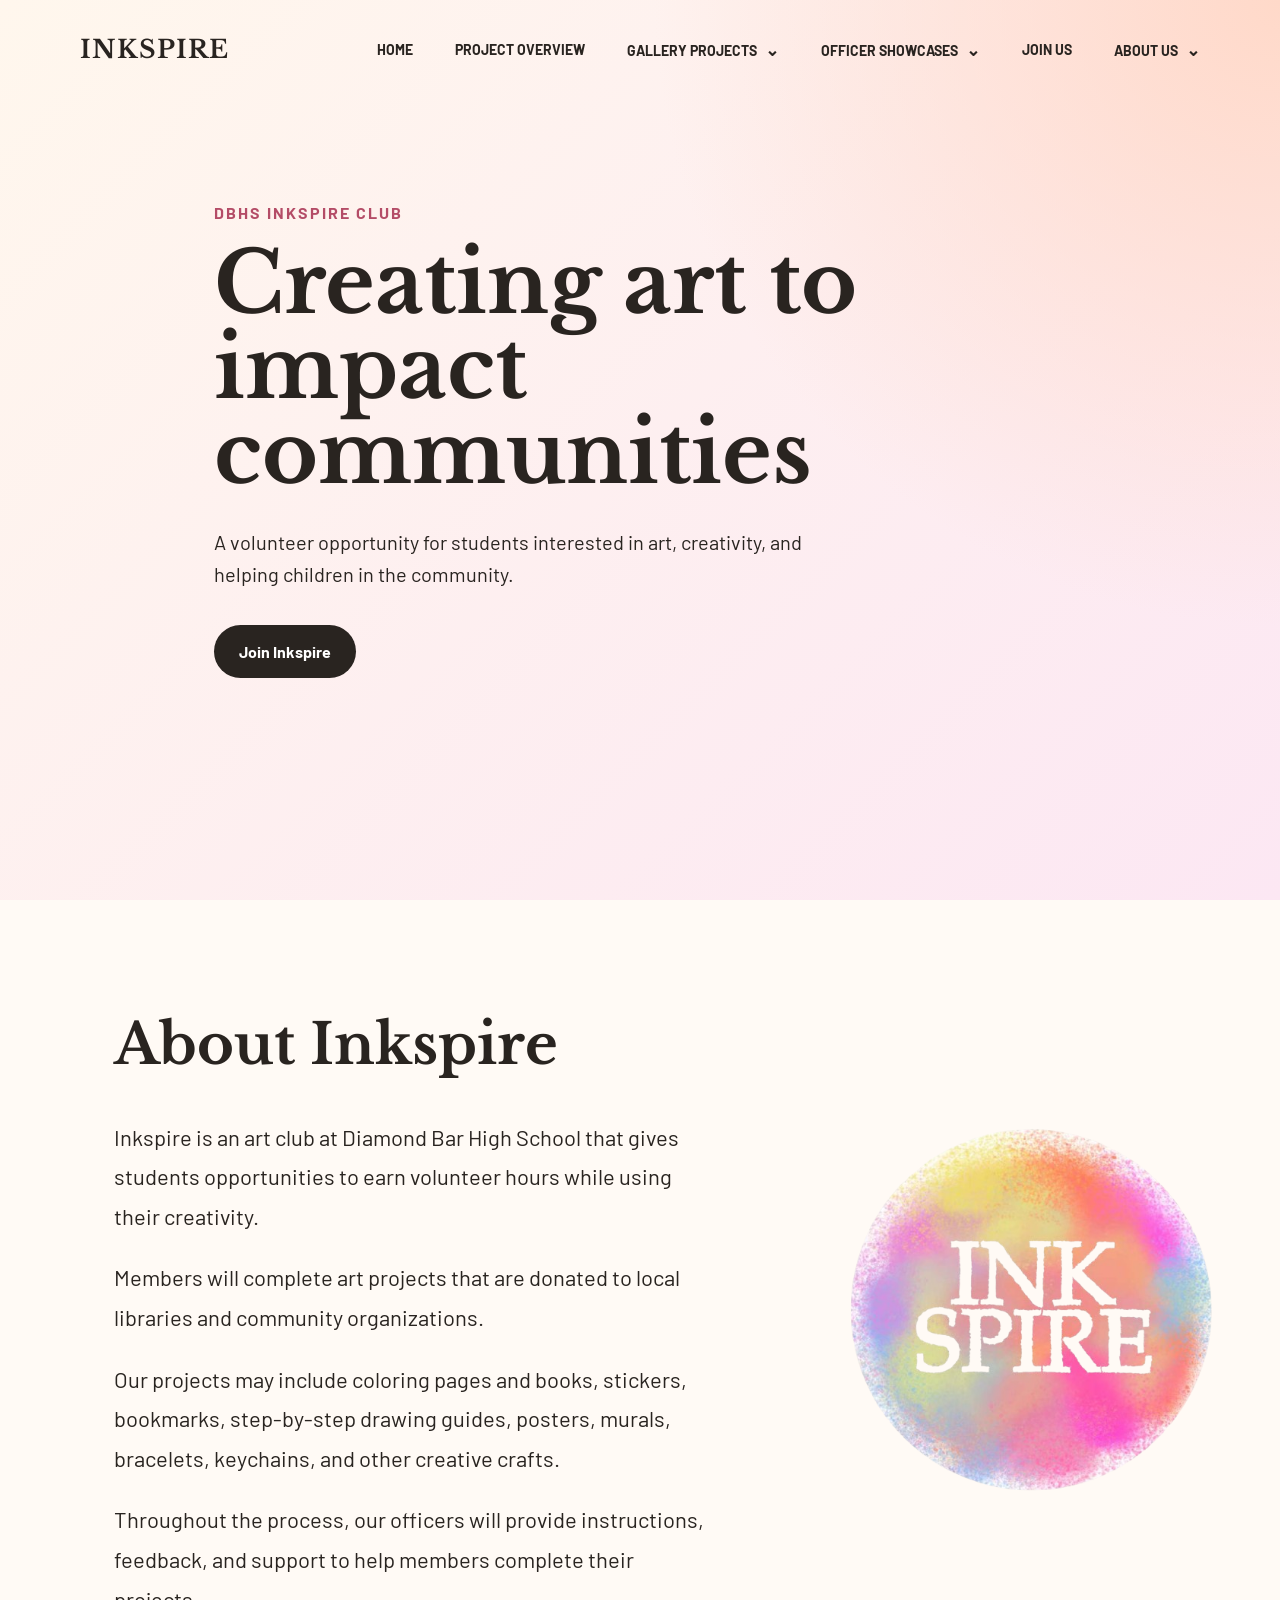
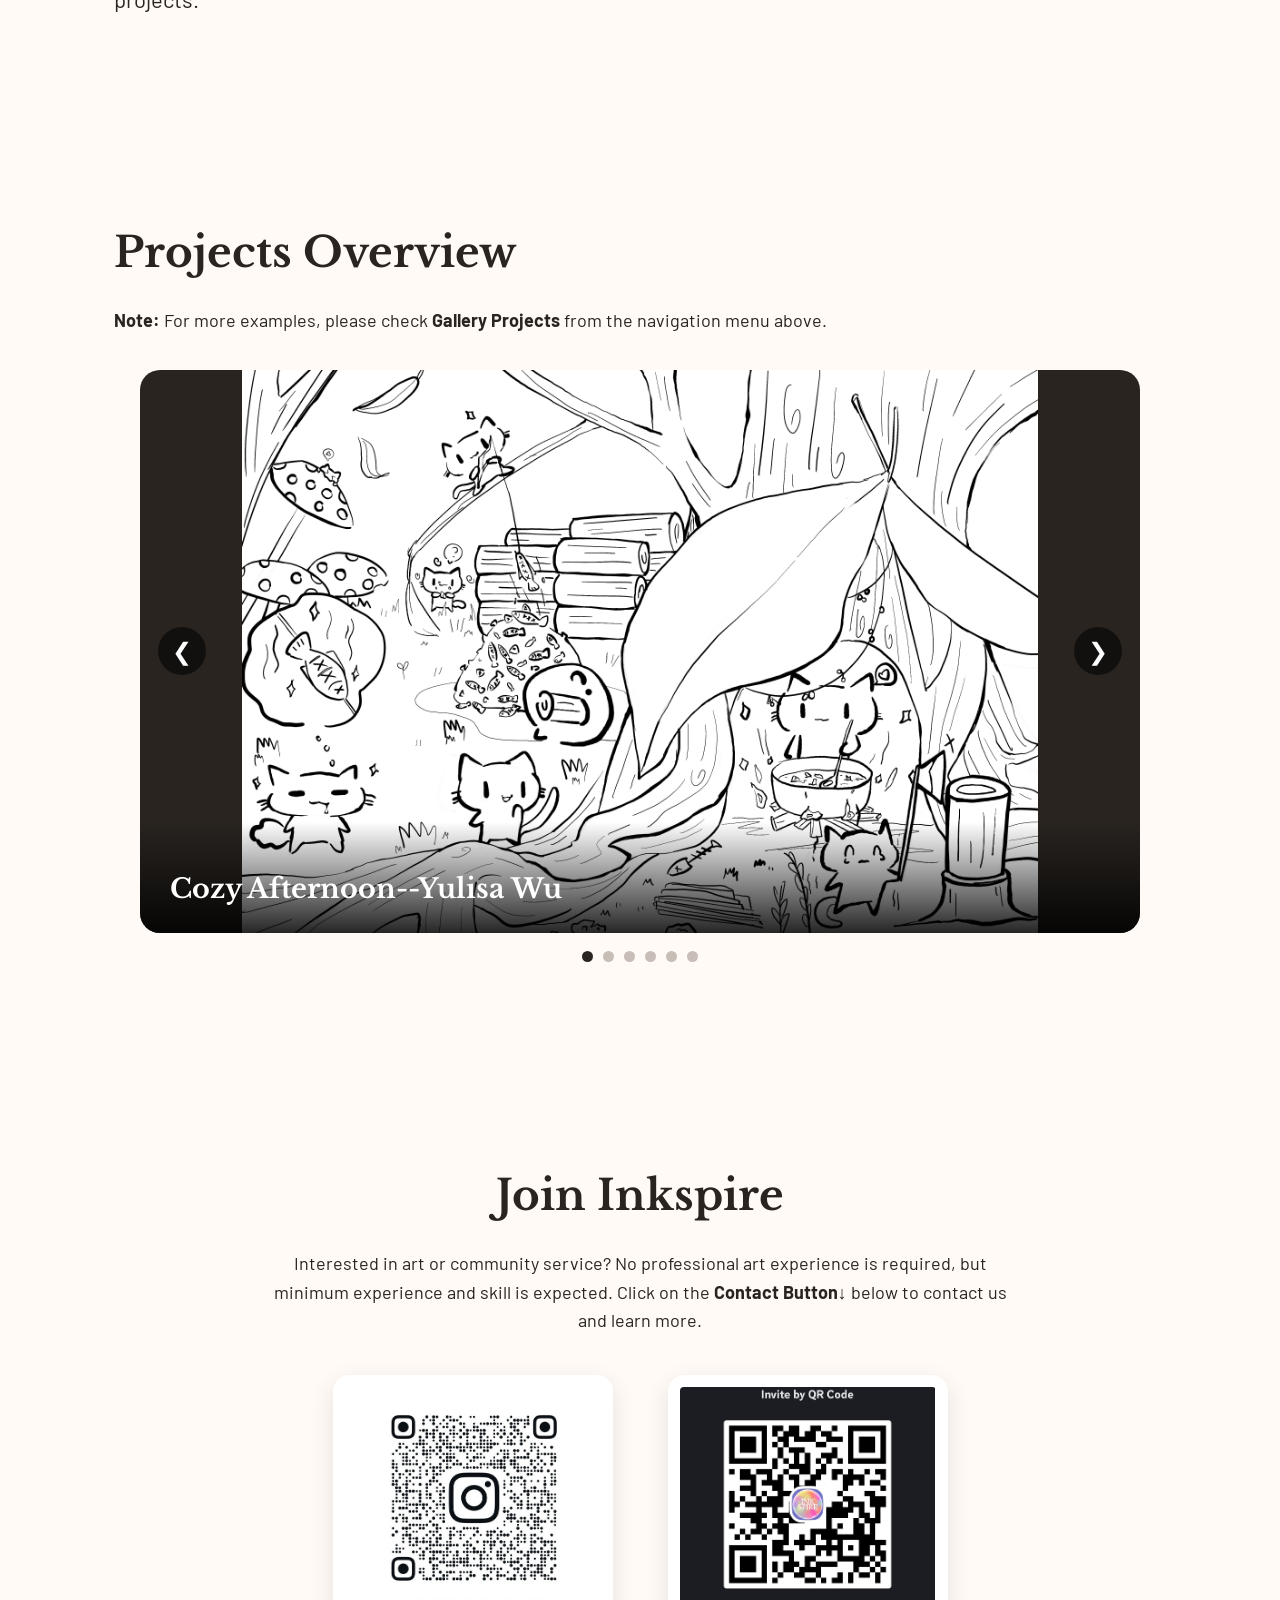
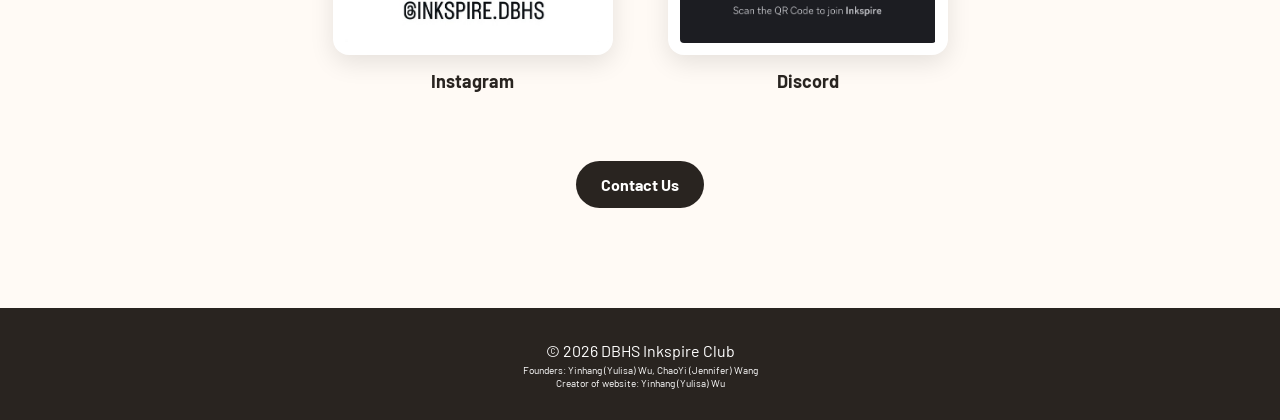
==== commit feee20e5: "delete a typo" ====
--- a/index.html
+++ b/index.html
@@ -100,7 +100,7 @@
             </p>
 
             <p>
-                Members will complete art projects that are donated to >local libraries and community organizations.
+                Members will complete art projects that are donated to local libraries and community organizations.
             </p>
 
             <p>
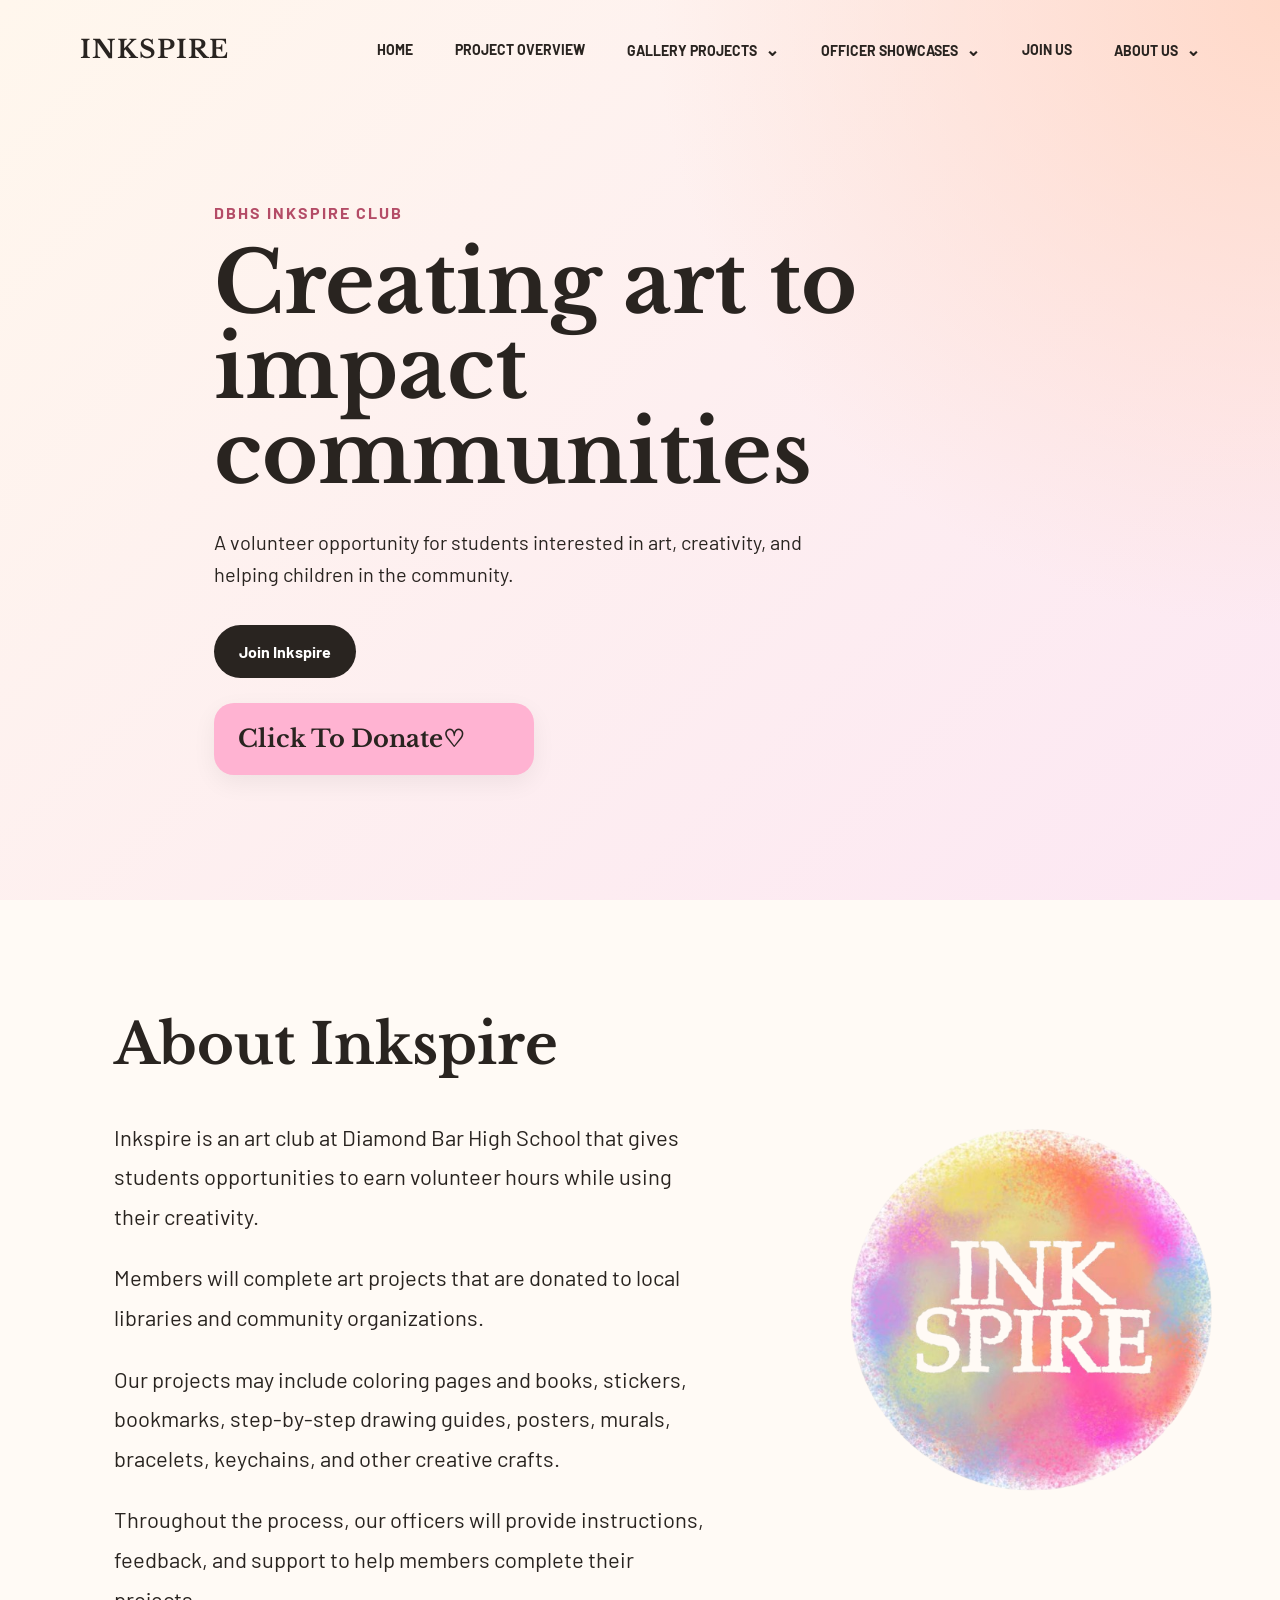
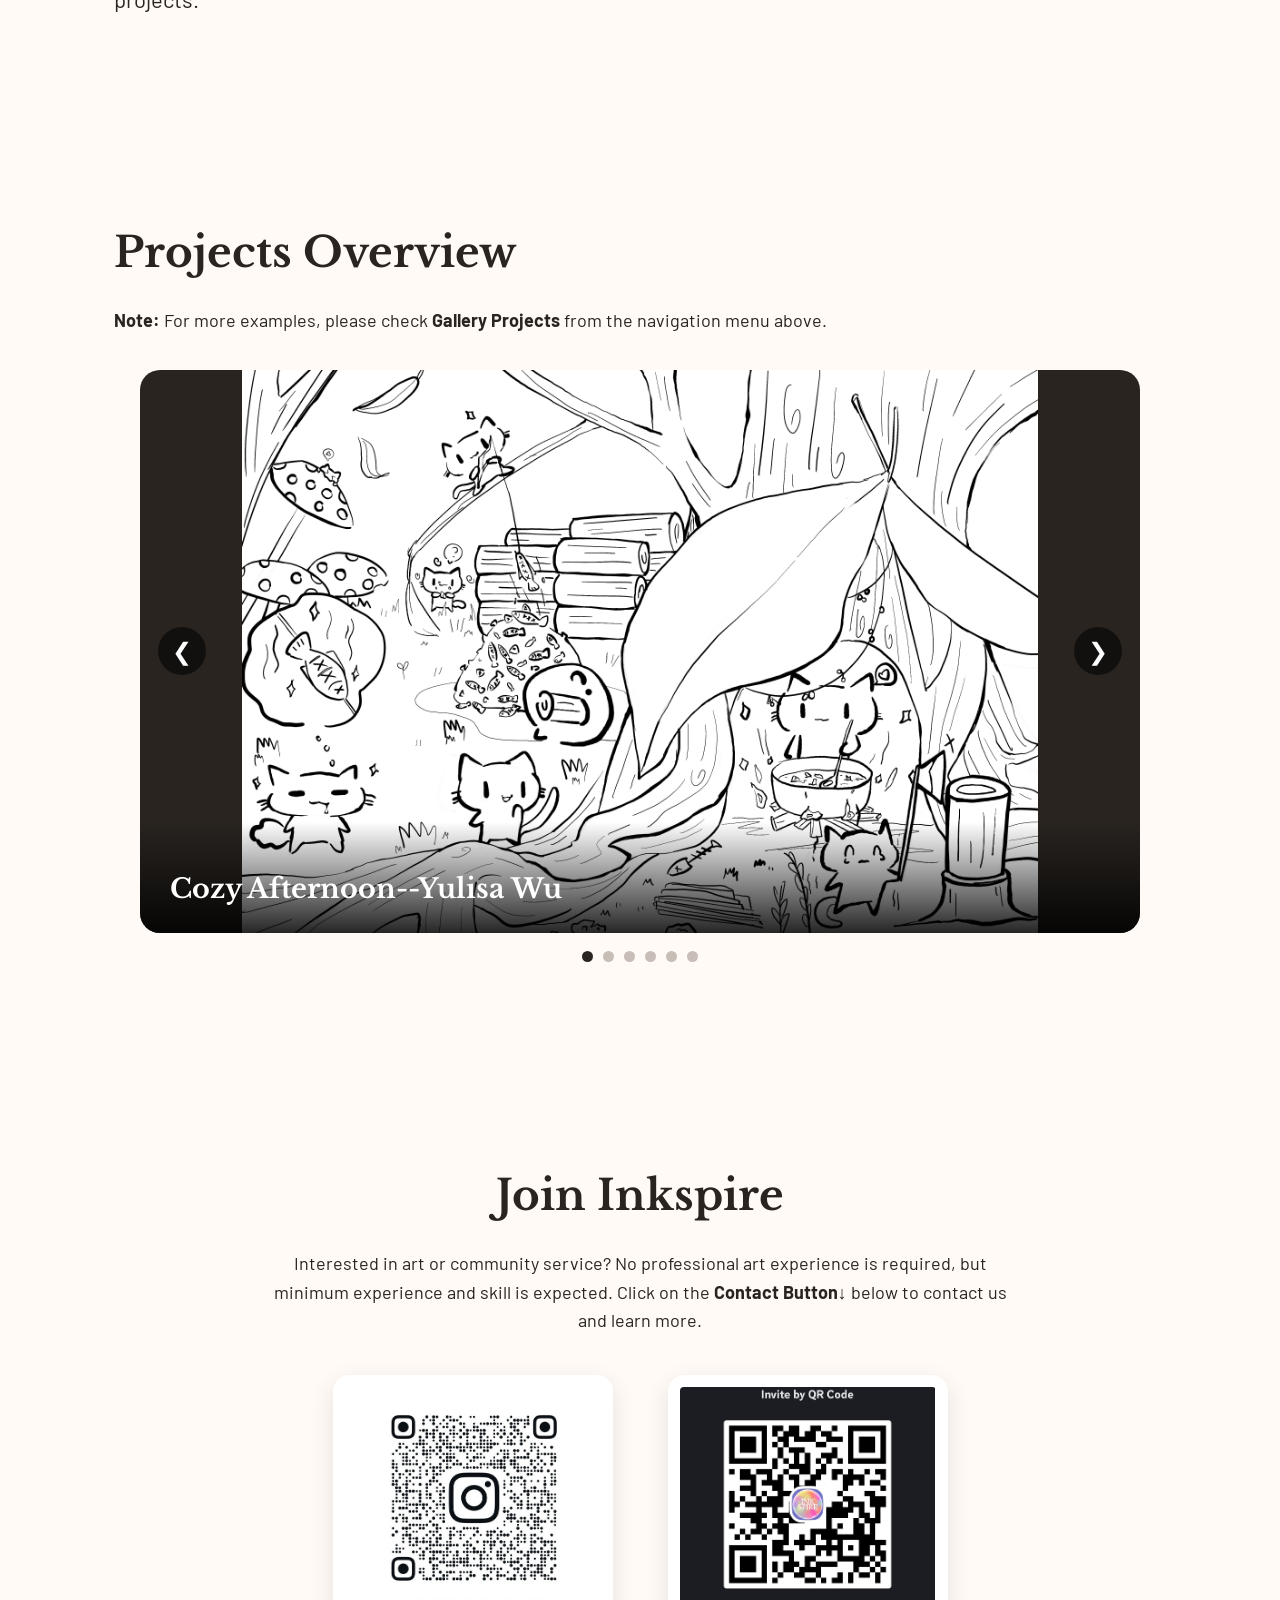
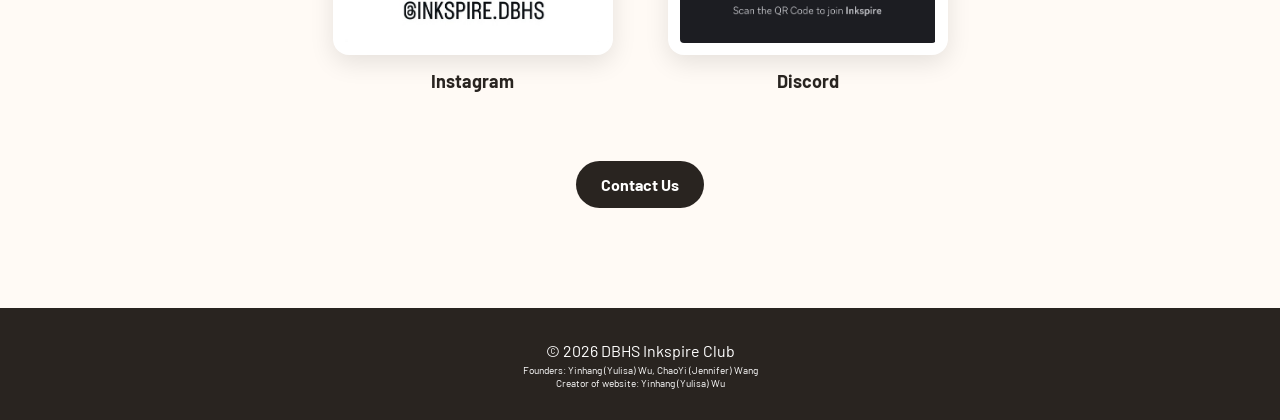
==== commit 702ca228: "Adding new features to the website, including updated styles and improved layout for better user exp" ====
--- a/index.html
+++ b/index.html
@@ -60,6 +60,8 @@
 </div>
 
         <a href="#join">JOIN US</a>
+   
+        
 
         <div class="dropdown">
             <button class="drop-button">
@@ -85,8 +87,26 @@
             </p>
 
             <a class="button" href="#join">Join Inkspire</a>
+       
+        <a
+            href="https://hcb.hackclub.com/donations/start/inkspire"
+            target="_blank"
+            class="donation-box"
+        >
+            <h2>Click To Donate♡</h2>
+
+            <div class="donation-hover-content">
+                <p>
+                    Help us provide art materials and creative opportunities
+                    for students in our community.
+                </p>
+
+            </div>
+        </a>
+
         </section>
     </header>
+    
 
     <main>
         <section id="about">
--- a/style.css
+++ b/style.css
@@ -1721,4 +1721,101 @@
 #name-input::placeholder {
     color: #999;
     font-style: italic;
+}
+
+
+/*donation button style*/
+.donation-box {
+    display: block;
+    width: 320px;
+    margin-top: 25px;
+    padding: 24px;
+
+    background: #ffb3d2;
+    border-radius: 20px;
+    box-shadow: 0 8px 25px rgba(0, 0, 0, 0.06);
+
+    color: #292420;
+    text-decoration: none;
+
+    cursor: pointer;
+
+    transition:
+        transform 0.3s ease,
+        box-shadow 0.3s ease;
+}
+
+.donation-box h2 {
+    margin: 0;
+    font-size: 24px;
+}
+
+
+/* hidden normally */
+
+.donation-hover-content {
+    max-height: 0;
+    opacity: 0;
+    overflow: hidden;
+
+    transition:
+        max-height 0.4s ease,
+        opacity 0.3s ease,
+        margin-top 0.3s ease;
+}
+
+
+/* SHOW when mouse is over the card */
+
+.donation-box:hover .donation-hover-content {
+    max-height: 200px;
+    opacity: 1;
+    margin-top: 12px;
+}
+
+
+.donation-box:hover {
+    transform: translateY(-3px);
+    box-shadow: 0 12px 30px rgba(0, 0, 0, 0.1);
+}
+
+
+.donation-hover-content p {
+    margin: 0 0 18px;
+    line-height: 1.6;
+}
+
+
+.donate-btn {
+    display: inline-block;
+
+    padding: 10px 20px;
+
+    background: #29231f;
+    color: #ffb3d2;
+
+    border-radius: 30px;
+    font-weight: bold;
+}
+
+@media (max-width: 700px) {
+
+    .donation-box {
+        width: fit-content;
+        max-width: 100%;
+        padding: 16px 20px;
+    }
+
+    .donation-box h2 {
+        font-size: 20px;
+    }
+
+    /* phone users NEVER see the paragraph */
+    .donation-hover-content {
+        display: none;
+    }
+
+    .donation-box:hover {
+        transform: none;
+    }
 }
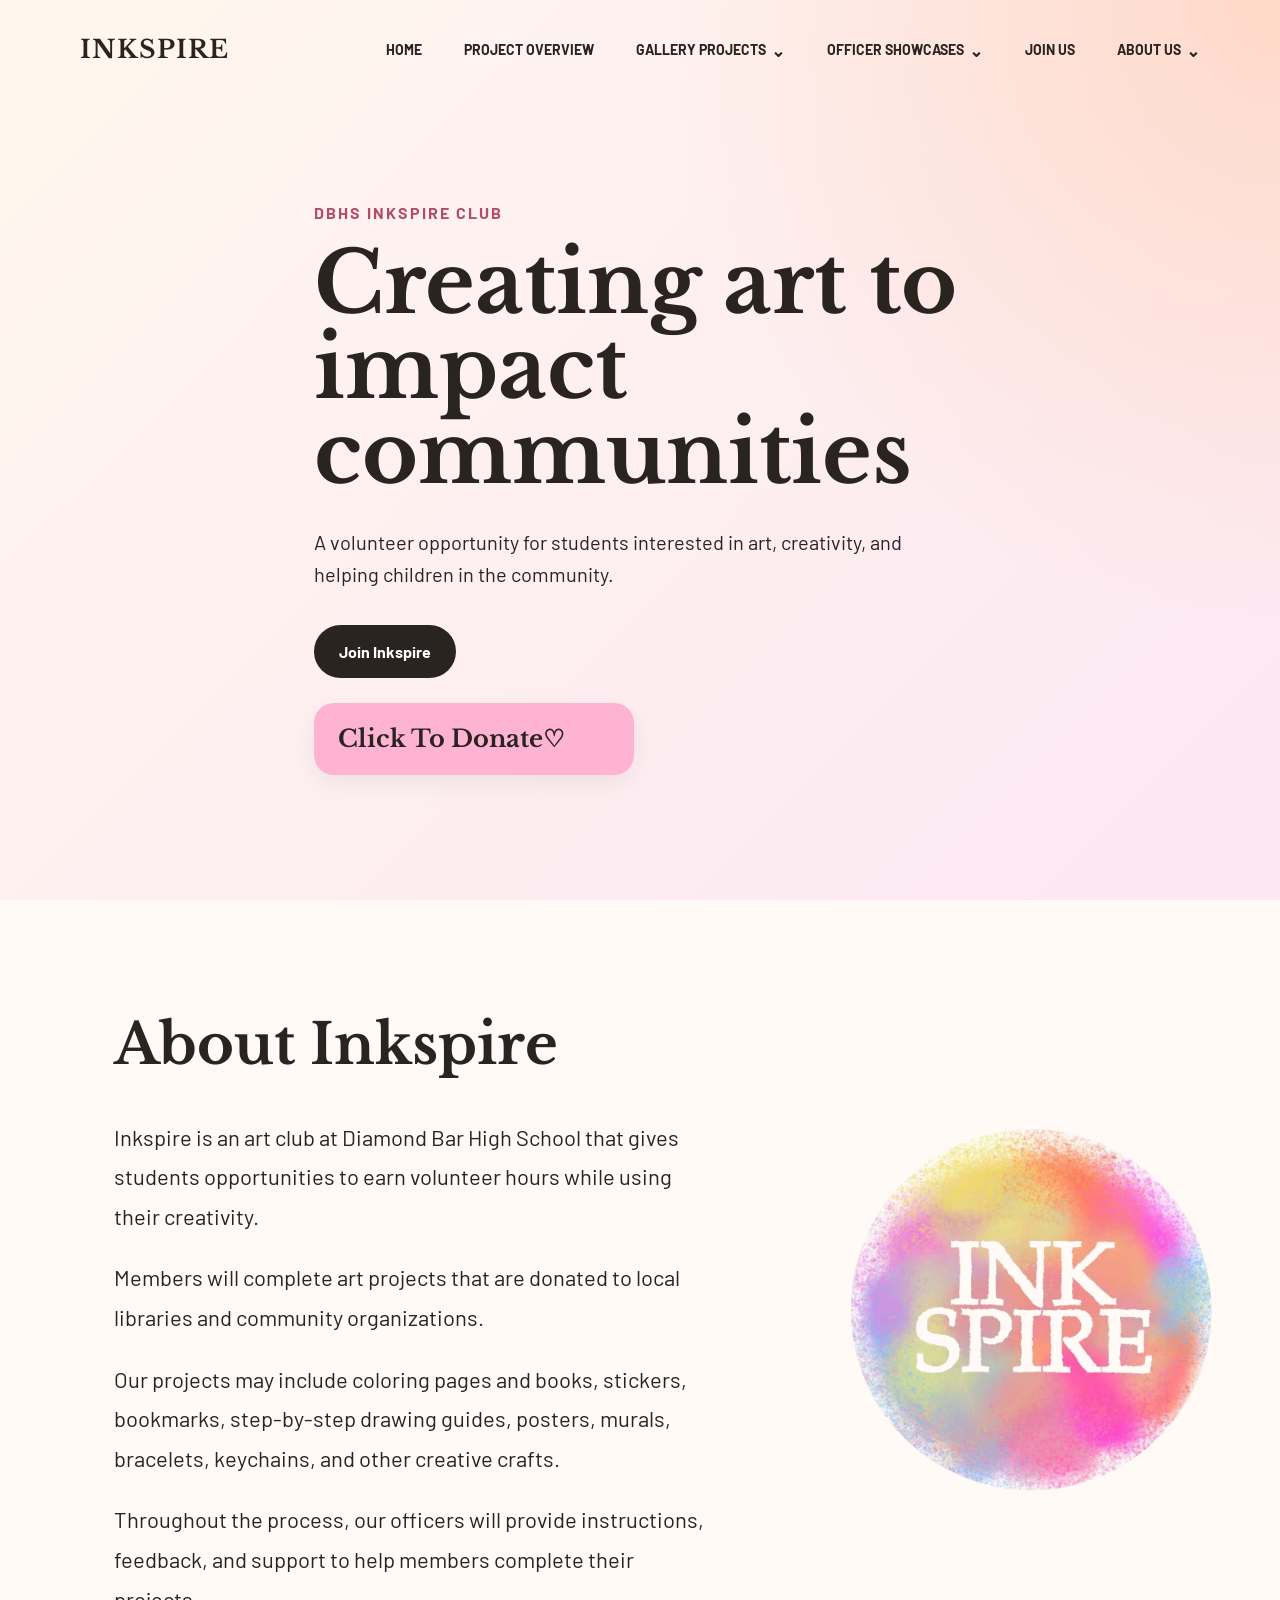
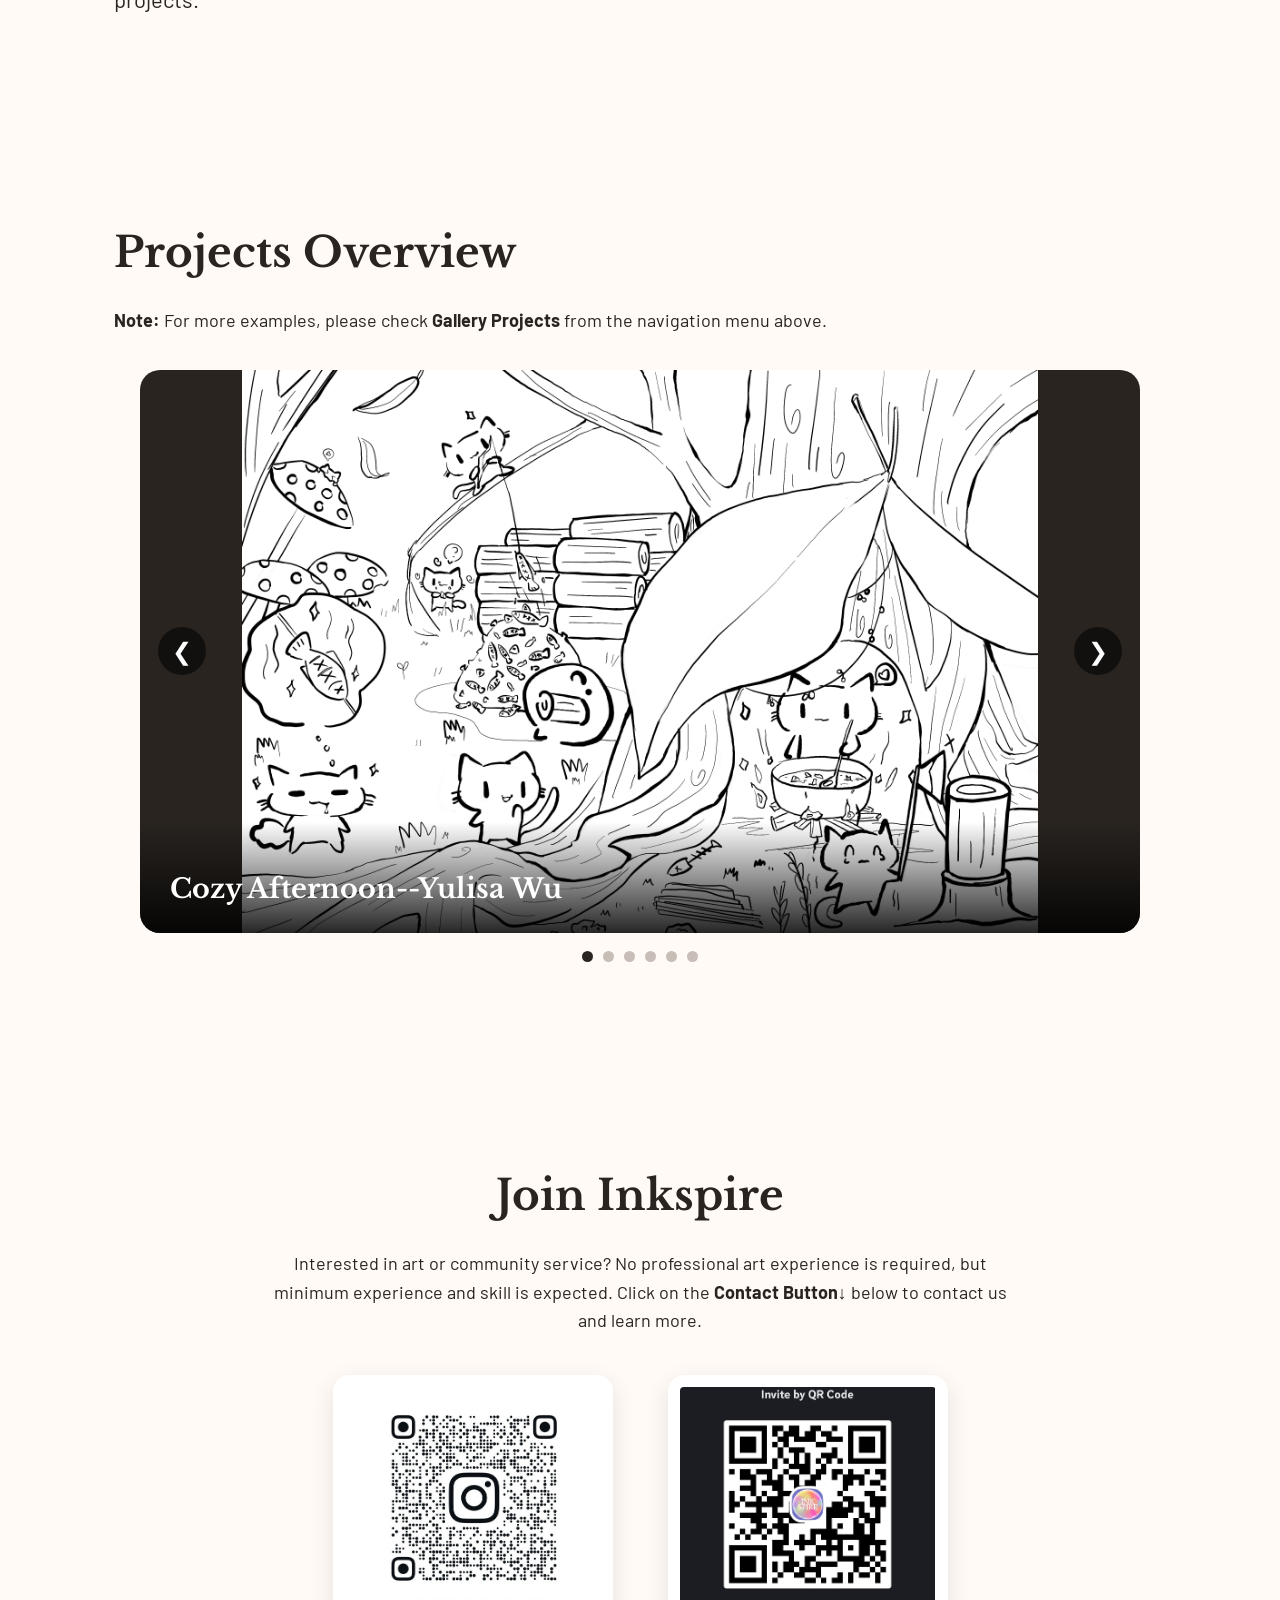
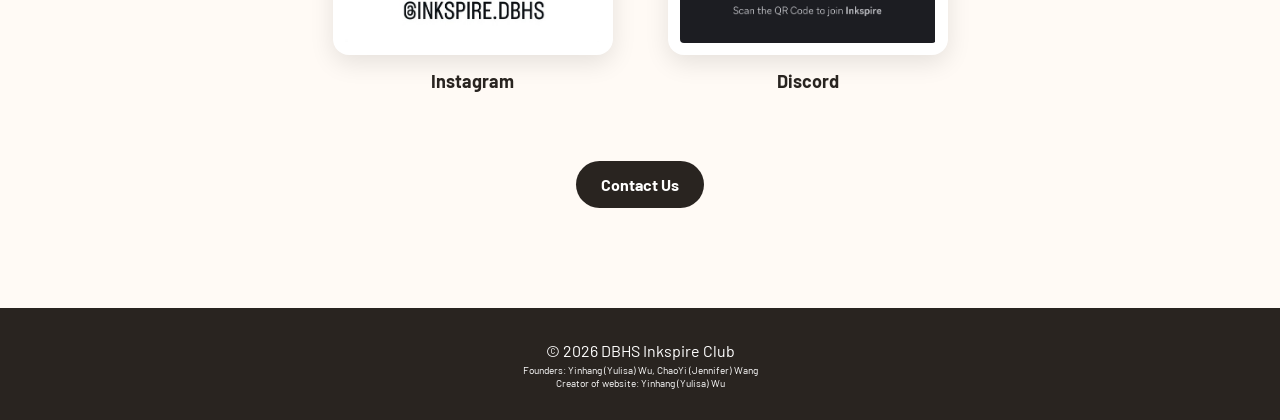
==== commit 9673e024: "update style.css and index.html to fix the navbar and dropdown menu issues" ====
--- a/index.html
+++ b/index.html
@@ -14,7 +14,7 @@
         rel="stylesheet"
     >
 
-    <link rel="stylesheet" href="./style.css?v=22">
+    <link rel="stylesheet" href="./style.css?v=24">
 
     <script src="https://accounts.google.com/gsi/client" async defer></script>
 </head>
@@ -89,7 +89,7 @@
             <a class="button" href="#join">Join Inkspire</a>
        
         <a
-            href="https://hcb.hackclub.com/donations/start/inkspire"
+            href="https://hcb.hackclub.com/donations/start/inkspire?message=Thanks+for+supporting+Inkspire%21&goods=true&amount=1000"
             target="_blank"
             class="donation-box"
         >
--- a/style.css
+++ b/style.css
@@ -84,6 +84,7 @@
 .drop-button span {
     margin-left: 5px;
     font-size: 17px;
+    line-height: 1;
 }
 
 .dropdown {
@@ -121,7 +122,7 @@
 }
 
 .hero {
-    max-width: 900px;
+    max-width: 700px;
     margin: auto;
     padding: 150px 24px 100px;
 }
@@ -630,7 +631,7 @@
     cursor: pointer;
 }
 
-@media (max-width: 700px) {
+@media (max-width: 900px) {
     .navbar {
         padding: 25px 24px;
         flex-wrap: wrap;
@@ -1818,4 +1819,20 @@
     .donation-box:hover {
         transform: none;
     }
-}+}
+
+/* Desktop navbar alignment */
+.nav-links > a,
+.dropdown > .drop-button {
+    display: flex;
+    align-items: center;
+    height: 24px;
+    line-height: 24px;
+    padding: 0;
+    margin: 0;
+}
+
+.dropdown {
+    display: flex;
+    align-items: center;
+}
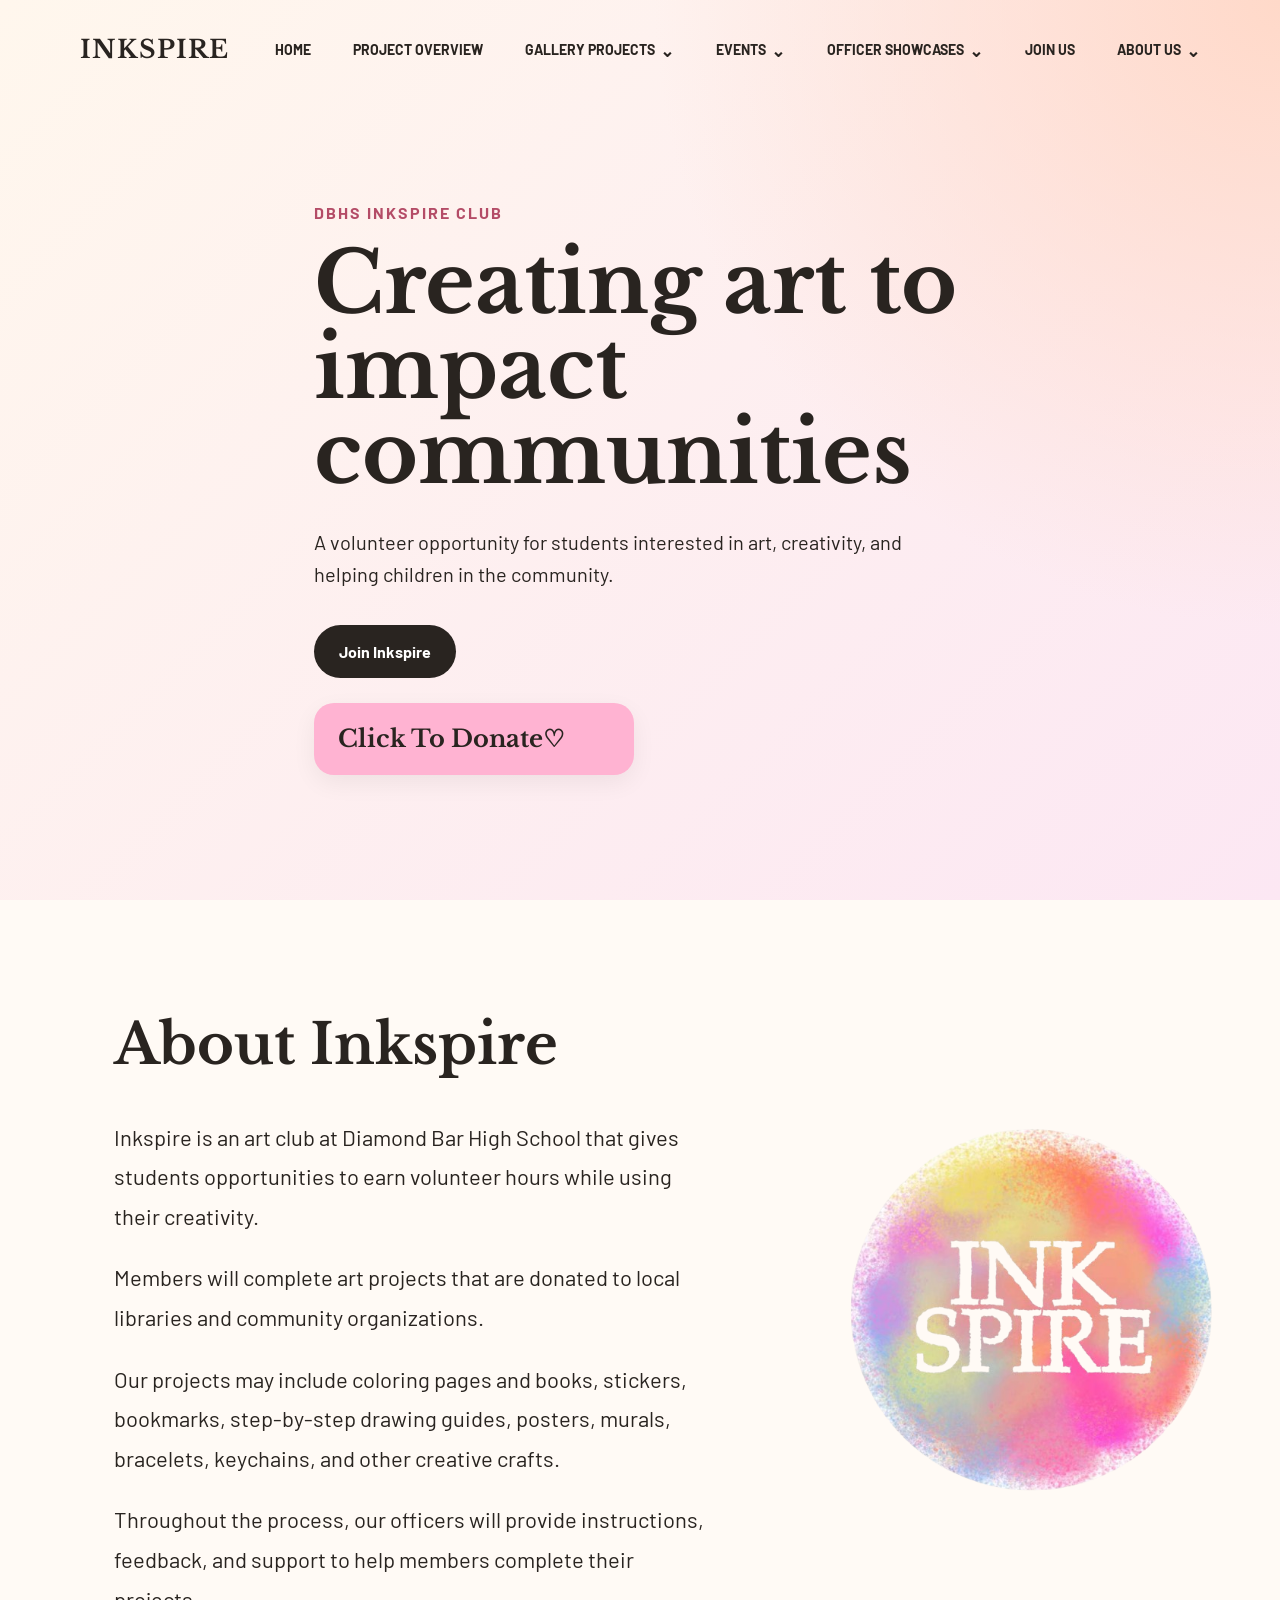
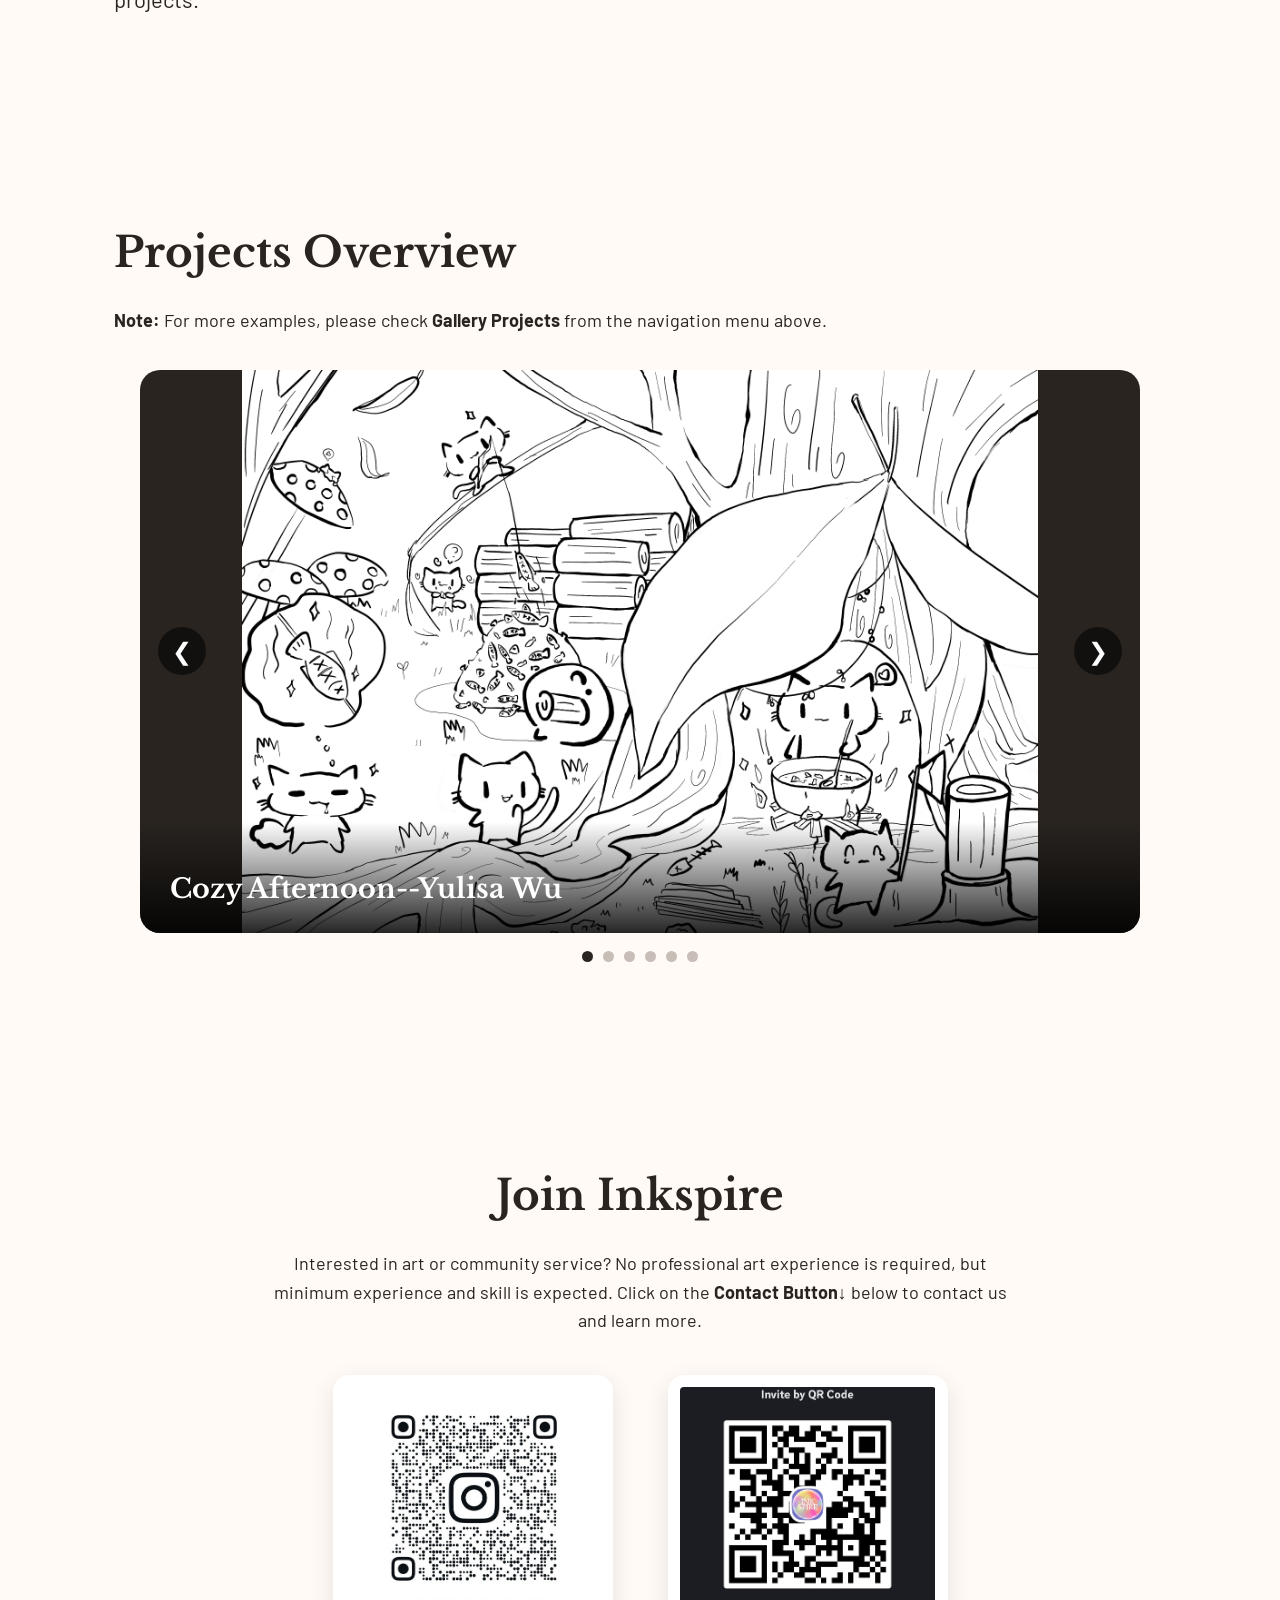
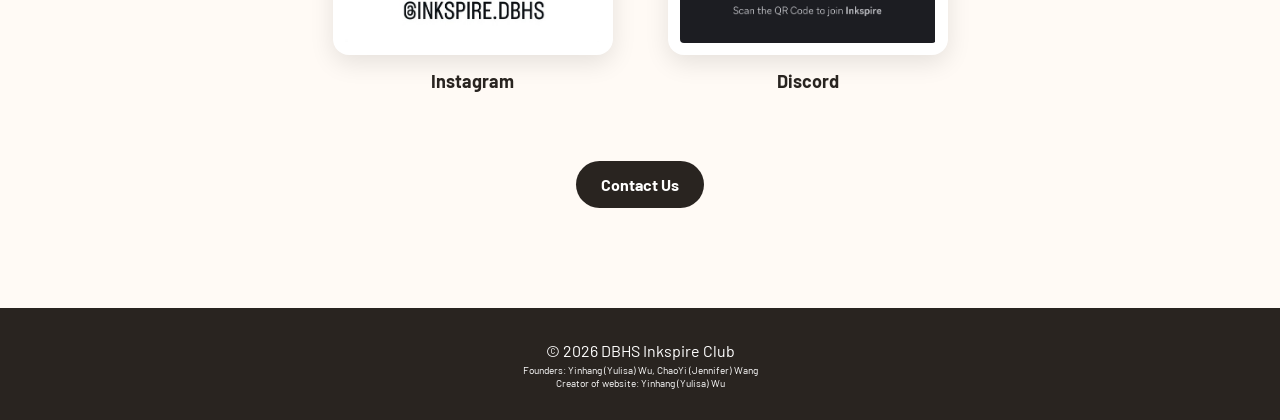
==== commit ffbbf45f: "adding events.html and images/events/10.3.4.png, images/events/10.3.5.png, and modifying gallery.htm" ====
--- a/index.html
+++ b/index.html
@@ -48,6 +48,27 @@
     </div>
 </div>
 
+
+<div class="dropdown">
+    <a
+        class="drop-button"
+        href="events.html"
+    >
+    EVENTS <span>⌄</span>
+    </a>
+
+    <div class="dropdown-menu">
+        <a href="events.html#library-collaboration">
+            Library Collaboration
+        </a>
+
+        <a href="events.html#other-events">
+            Others
+        </a>
+    </div>
+</div>
+
+
 <div class="dropdown">
     <a class="drop-button" href="officers.html">
         OFFICER SHOWCASES <span>⌄</span>
--- a/style.css
+++ b/style.css
@@ -373,6 +373,17 @@
 }
 /* Gallery page category sections */
 
+.gallery-header {
+    min-height: 100vh;
+    background:
+        radial-gradient(circle at top right, #ffd9c9, transparent 40%),
+        linear-gradient(135deg, #fff7ed, #fce7f3);
+        url("");
+    background-size: cover;
+    background-position: center;
+    background-repeat: no-repeat;
+}
+
 .gallery-category {
     margin-top: 65px;
 }
